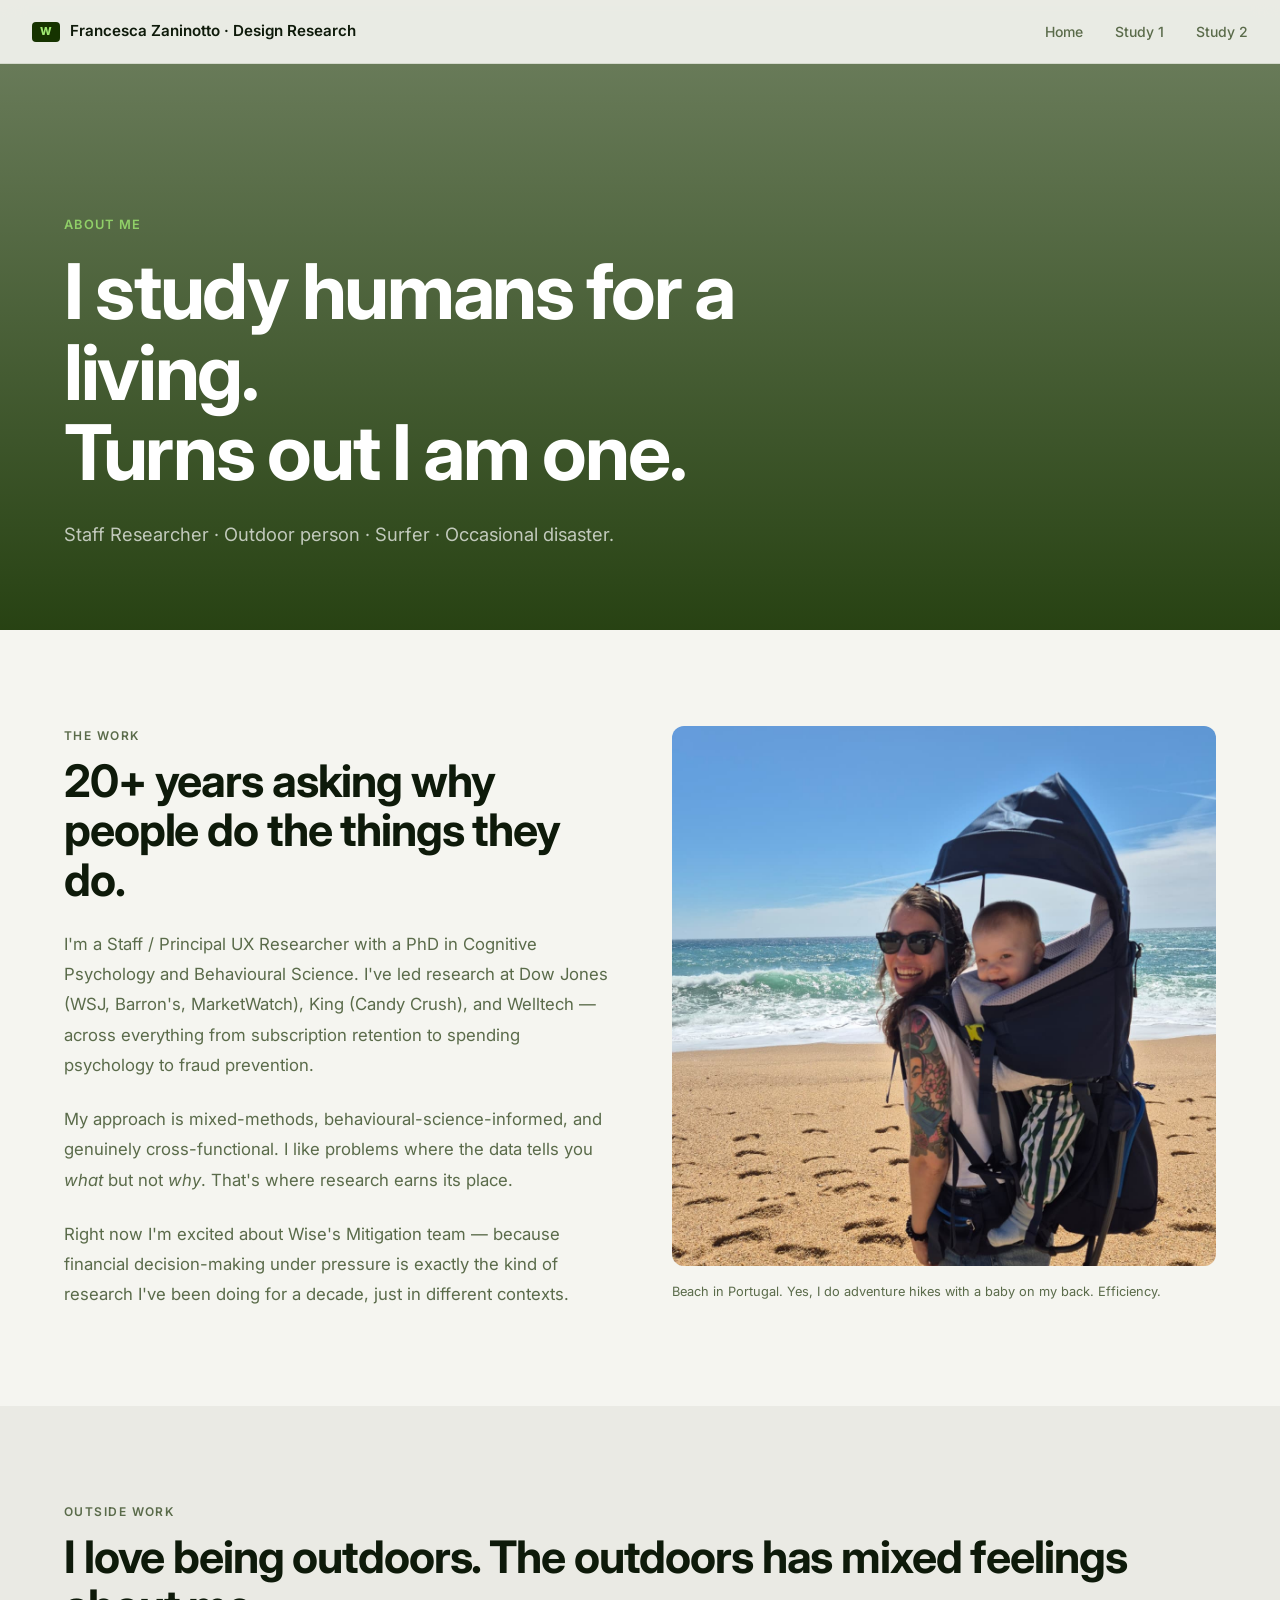
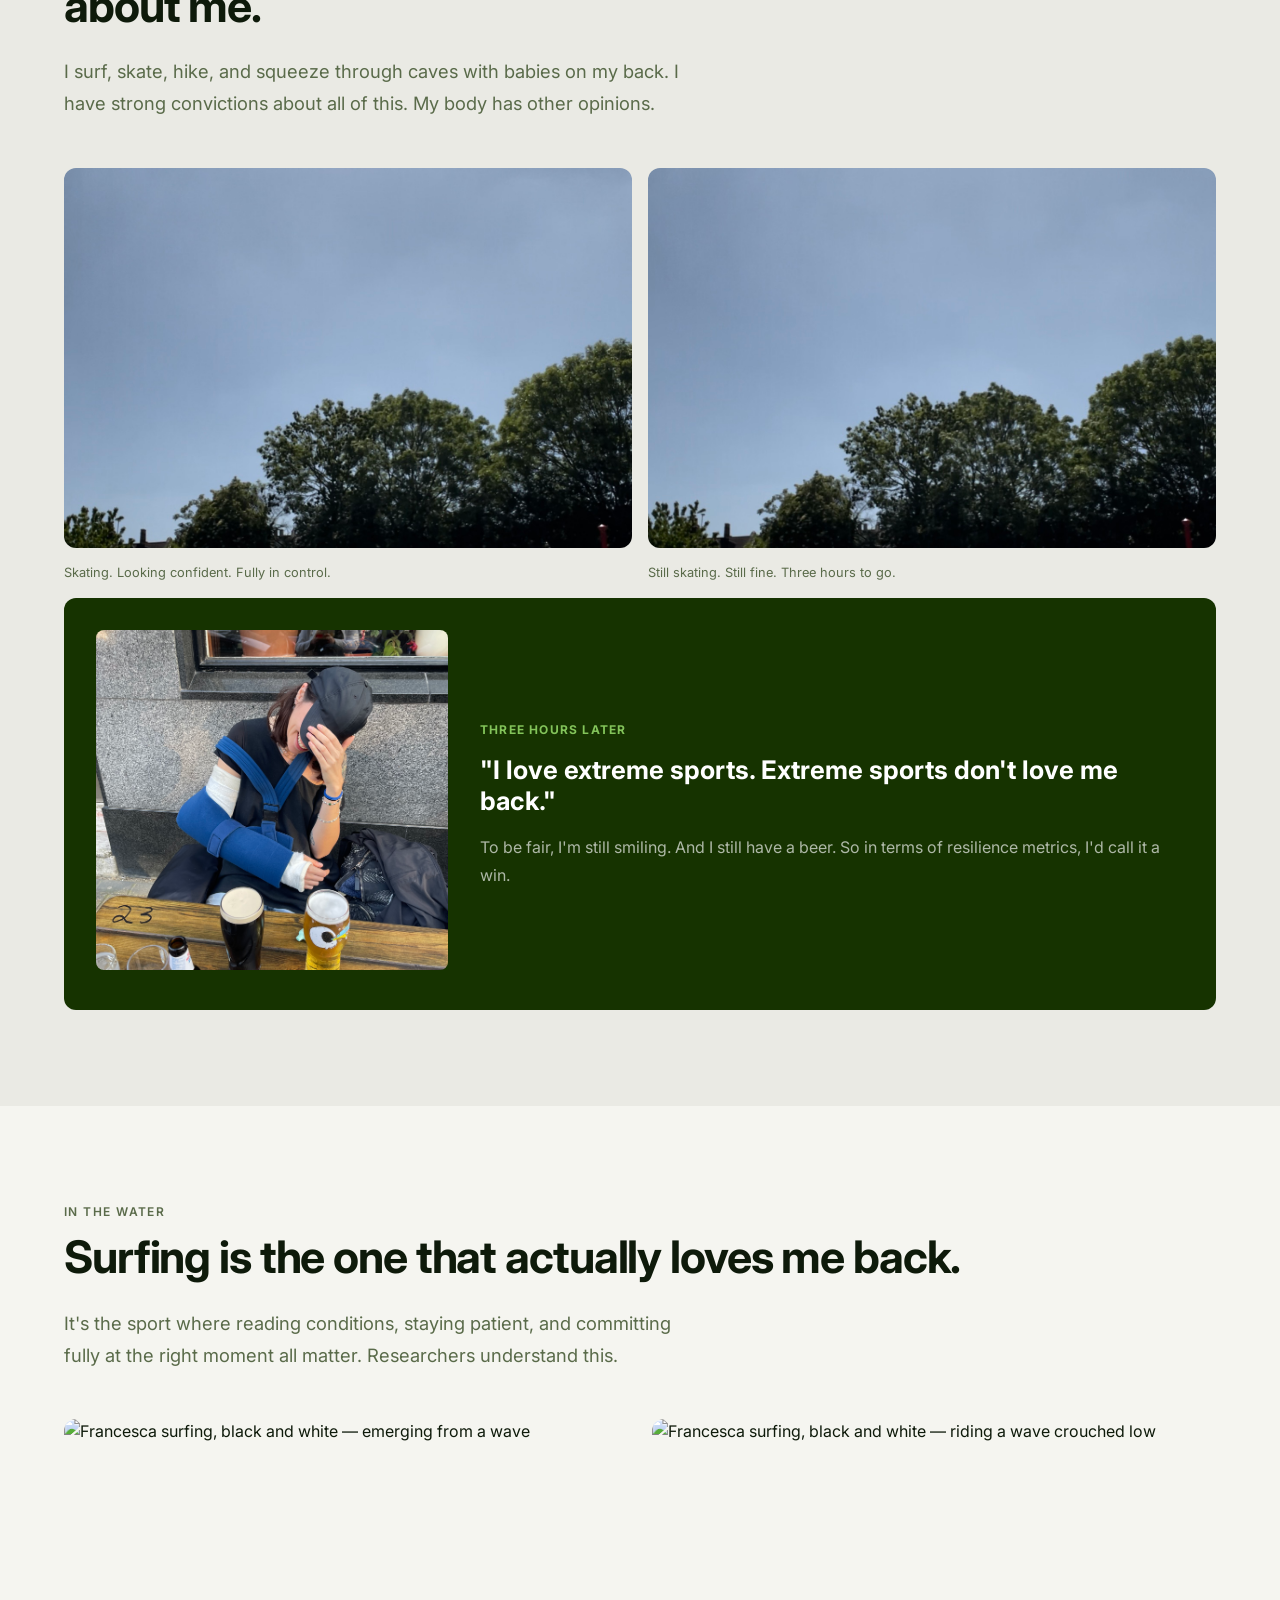
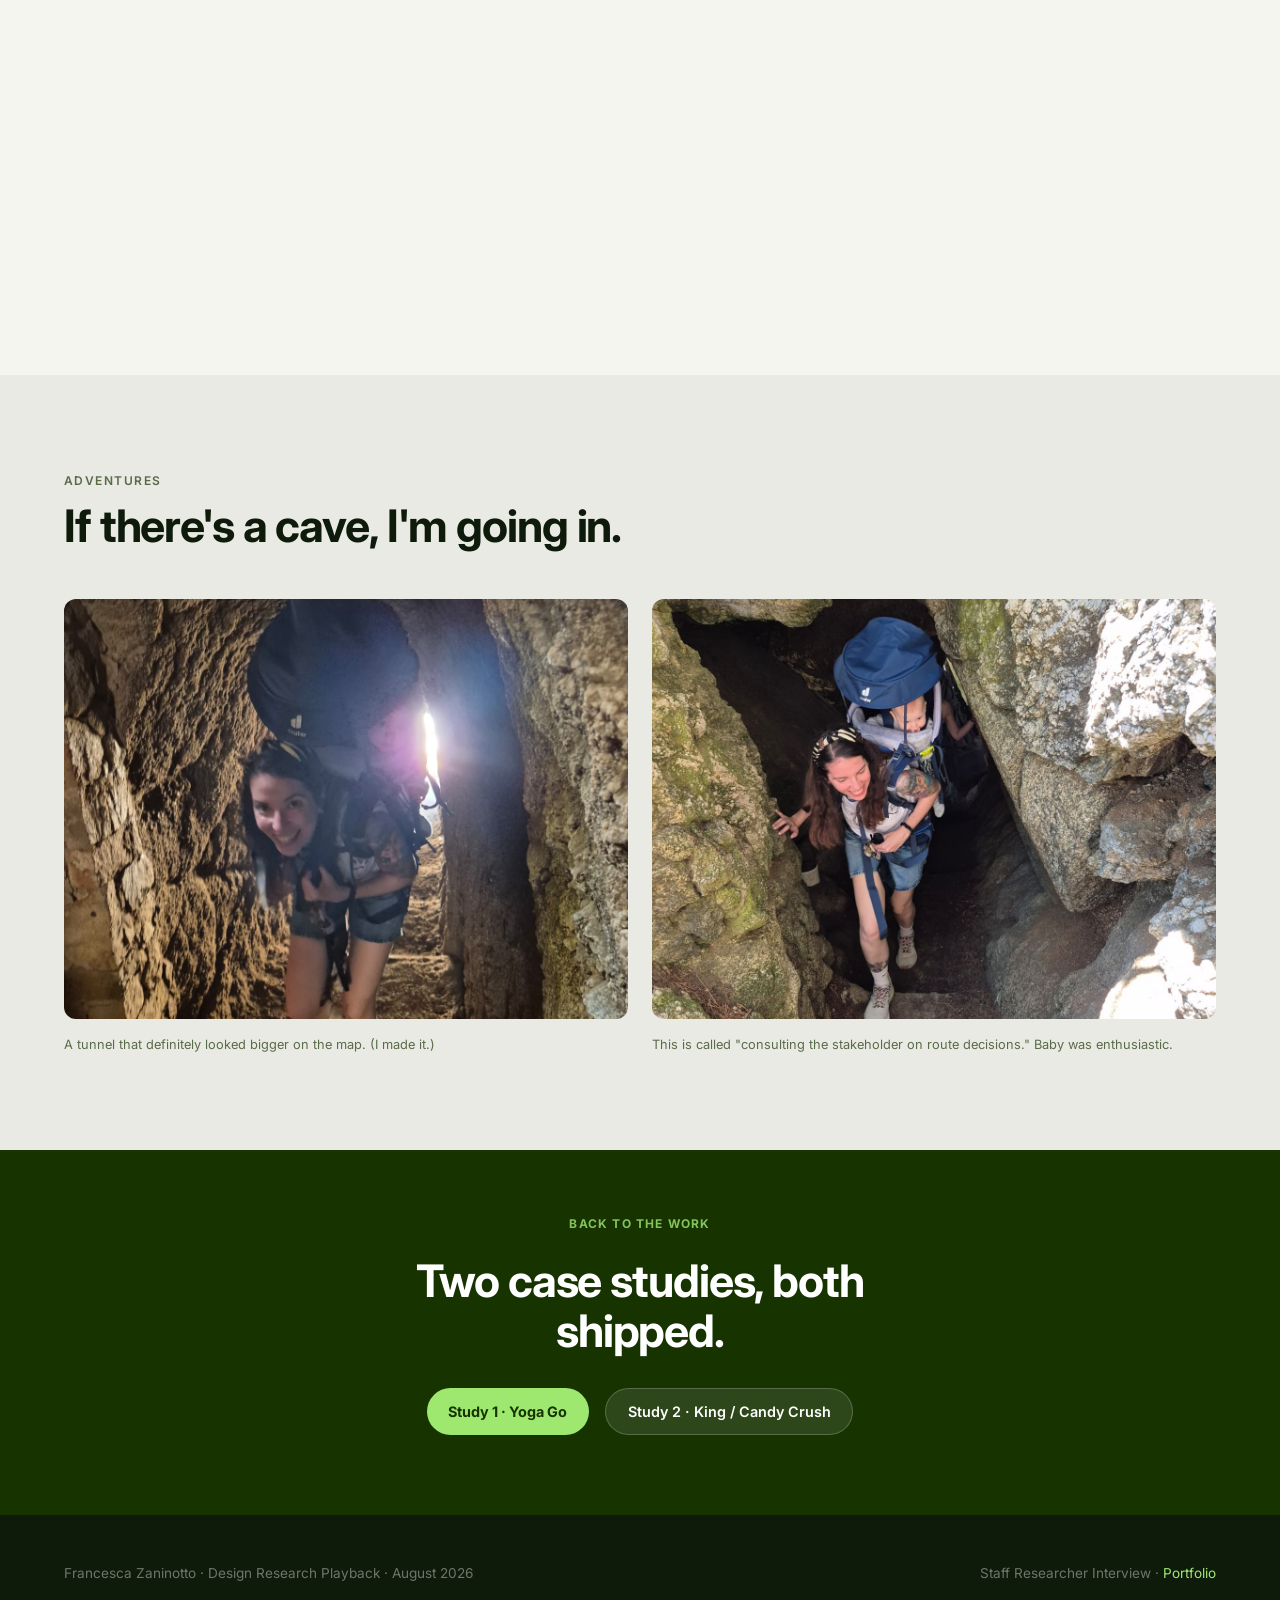
==== about.html @ d1f566b9 "Add About page with personal photos, update case study titles - New about.html: surfing, skating, ca" ====
<!DOCTYPE html>
<html lang="en">
<head>
  <meta charset="UTF-8" />
  <meta name="viewport" content="width=device-width, initial-scale=1.0" />
  <title>About Francesca | Wise Research Playback</title>
  <link rel="preconnect" href="https://fonts.googleapis.com" />
  <link href="https://fonts.googleapis.com/css2?family=Inter:wght@300;400;500;600;700&display=swap" rel="stylesheet" />
  <link rel="stylesheet" href="styles.css" />
  <style>
    .about-hero {
      min-height: 70vh;
      background: linear-gradient(to bottom, rgba(22,51,0,0.6) 0%, rgba(22,51,0,0.92) 100%), url(images/me_surf_2.jpg) center 40%/cover no-repeat;
      display: flex; flex-direction: column; justify-content: flex-end;
      padding: 0 4rem 5rem;
      position: relative;
    }
    .about-hero h1 {
      font-size: clamp(3rem, 6vw, 5rem);
      font-weight: 700; color: #fff;
      line-height: 1.05; letter-spacing: -0.03em;
      max-width: 800px; margin-bottom: 1.5rem;
    }
    .about-hero .lead { color: rgba(255,255,255,0.7); max-width: 600px; }
    .photo-grid {
      display: grid;
      grid-template-columns: repeat(3, 1fr);
      gap: 1rem;
      margin: 3rem 0;
    }
    .photo-grid img {
      width: 100%; height: 320px;
      object-fit: cover;
      border-radius: var(--radius);
    }
    .photo-grid .tall {
      grid-row: span 2;
      height: 100%;
      min-height: 658px;
    }
    .photo-caption {
      font-size: 0.8rem; color: var(--text-muted);
      margin-top: 0.5rem; line-height: 1.5;
    }
    .skate-pair {
      display: grid; grid-template-columns: 1fr 1fr; gap: 1rem;
    }
    .skate-pair img {
      width: 100%; height: 380px; object-fit: cover; border-radius: var(--radius);
    }
    @media (max-width: 768px) {
      .about-hero { padding: 0 1.5rem 3rem; }
      .photo-grid { grid-template-columns: 1fr; }
      .photo-grid .tall { min-height: 320px; }
      .skate-pair { grid-template-columns: 1fr; }
    }
  </style>
</head>
<body>

<nav>
  <a href="index.html" class="nav-logo">
    <div class="wise-flag"><span>W</span></div>
    Francesca Zaninotto · Design Research
  </a>
  <ul class="nav-links">
    <li><a href="index.html">Home</a></li>
    <li><a href="case-study-1.html">Study 1</a></li>
    <li><a href="case-study-2.html">Study 2</a></li>
  </ul>
</nav>

<header class="about-hero">
  <p style="color:rgba(159,232,112,0.8); font-size:0.8rem; font-weight:600; letter-spacing:0.1em; text-transform:uppercase; margin-bottom:1rem;">About me</p>
  <h1>I study humans for a living.<br>Turns out I am one.</h1>
  <p class="lead">Staff Researcher · Outdoor person · Surfer · Occasional disaster.</p>
</header>

<section>
  <div style="max-width:1200px; margin:0 auto;">
    <div class="content-row">
      <div>
        <p class="section-label">The work</p>
        <h2>20+ years asking why people do the things they do.</h2>
        <p style="color:var(--text-muted); line-height:1.8; font-size:1.05rem; margin-bottom:1.5rem;">I'm a Staff / Principal UX Researcher with a PhD in Cognitive Psychology and Behavioural Science. I've led research at Dow Jones (WSJ, Barron's, MarketWatch), King (Candy Crush), and Welltech — across everything from subscription retention to spending psychology to fraud prevention.</p>
        <p style="color:var(--text-muted); line-height:1.8; font-size:1.05rem; margin-bottom:1.5rem;">My approach is mixed-methods, behavioural-science-informed, and genuinely cross-functional. I like problems where the data tells you <em>what</em> but not <em>why</em>. That's where research earns its place.</p>
        <p style="color:var(--text-muted); line-height:1.8; font-size:1.05rem;">Right now I'm excited about Wise's Mitigation team — because financial decision-making under pressure is exactly the kind of research I've been doing for a decade, just in different contexts.</p>
      </div>
      <div>
        <img src="images/me_beach_baby.jpg" alt="Francesca at the beach with baby on back, waves behind" style="width:100%; border-radius:var(--radius); object-fit:cover; max-height:540px;" />
        <p class="photo-caption">Beach in Portugal. Yes, I do adventure hikes with a baby on my back. Efficiency.</p>
      </div>
    </div>
  </div>
</section>

<section style="background:var(--surface-2);">
  <div style="max-width:1200px; margin:0 auto;">
    <p class="section-label">Outside work</p>
    <h2>I love being outdoors. The outdoors has mixed feelings about me.</h2>
    <p class="lead">I surf, skate, hike, and squeeze through caves with babies on my back. I have strong convictions about all of this. My body has other opinions.</p>

    <div style="margin-top:3rem;">
      <div class="skate-pair">
        <div>
          <img src="images/me_skate_1.jpg" alt="Francesca skating at a skatepark" />
          <p class="photo-caption">Skating. Looking confident. Fully in control.</p>
        </div>
        <div>
          <img src="images/me_skate_2.jpg" alt="Francesca skating, wide shot of skatepark" />
          <p class="photo-caption">Still skating. Still fine. Three hours to go.</p>
        </div>
      </div>

      <div style="margin-top:1rem; background:var(--wise-navy); border-radius:var(--radius); padding:2rem; display:flex; gap:2rem; align-items:center; flex-wrap:wrap;">
        <div style="flex:1; min-width:200px;">
          <img src="images/me_broken_arm.jpg" alt="Francesca with broken arm in a sling, laughing with a beer" style="width:100%; border-radius:8px; object-fit:cover; max-height:340px;" />
        </div>
        <div style="flex:2; min-width:260px;">
          <p style="color:rgba(159,232,112,0.8); font-size:0.75rem; font-weight:700; text-transform:uppercase; letter-spacing:0.1em; margin-bottom:1rem;">Three hours later</p>
          <h3 style="color:#fff; font-size:1.6rem; line-height:1.2; margin-bottom:1rem;">"I love extreme sports. Extreme sports don't love me back."</h3>
          <p style="color:rgba(255,255,255,0.65); line-height:1.75;">To be fair, I'm still smiling. And I still have a beer. So in terms of resilience metrics, I'd call it a win.</p>
        </div>
      </div>
    </div>
  </div>
</section>

<section>
  <div style="max-width:1200px; margin:0 auto;">
    <p class="section-label">In the water</p>
    <h2>Surfing is the one that actually loves me back.</h2>
    <p class="lead">It's the sport where reading conditions, staying patient, and committing fully at the right moment all matter. Researchers understand this.</p>

    <div style="display:grid; grid-template-columns:1fr 1fr; gap:1.5rem; margin-top:3rem;">
      <img src="images/me_surf_1.jpg" alt="Francesca surfing, black and white — emerging from a wave" style="width:100%; border-radius:var(--radius); object-fit:cover; height:460px;" />
      <img src="images/me_surf_2.jpg" alt="Francesca surfing, black and white — riding a wave crouched low" style="width:100%; border-radius:var(--radius); object-fit:cover; height:460px;" />
    </div>
  </div>
</section>

<section style="background:var(--surface-2);">
  <div style="max-width:1200px; margin:0 auto;">
    <p class="section-label">Adventures</p>
    <h2>If there's a cave, I'm going in.</h2>

    <div style="display:grid; grid-template-columns:1fr 1fr; gap:1.5rem; margin-top:3rem;">
      <div>
        <img src="images/me_cave.jpg" alt="Francesca crawling through a cave tunnel with a backpack and headtorch" style="width:100%; border-radius:var(--radius); object-fit:cover; height:420px;" />
        <p class="photo-caption">A tunnel that definitely looked bigger on the map. (I made it.)</p>
      </div>
      <div>
        <img src="images/me_rocks_baby.jpg" alt="Francesca navigating a rocky passage with a baby on her back" style="width:100%; border-radius:var(--radius); object-fit:cover; height:420px;" />
        <p class="photo-caption">This is called "consulting the stakeholder on route decisions." Baby was enthusiastic.</p>
      </div>
    </div>
  </div>
</section>

<div style="display:flex; justify-content:center; padding:4rem 4rem 5rem; background:var(--wise-navy);">
  <div style="text-align:center; max-width:600px;">
    <p style="color:rgba(159,232,112,0.8); font-size:0.75rem; font-weight:700; text-transform:uppercase; letter-spacing:0.1em; margin-bottom:1.5rem;">Back to the work</p>
    <h2 style="color:#fff; margin-bottom:2rem;">Two case studies, both shipped.</h2>
    <div style="display:flex; gap:1rem; justify-content:center; flex-wrap:wrap;">
      <a href="case-study-1.html" style="display:inline-flex; align-items:center; gap:0.5rem; background:var(--wise-green); color:var(--wise-navy); padding:0.75em 1.5em; border-radius:999px; text-decoration:none; font-weight:700; font-size:0.9rem;">Study 1 · Yoga Go</a>
      <a href="case-study-2.html" style="display:inline-flex; align-items:center; gap:0.5rem; background:rgba(255,255,255,0.1); color:#fff; border:1px solid rgba(255,255,255,0.2); padding:0.75em 1.5em; border-radius:999px; text-decoration:none; font-weight:600; font-size:0.9rem;">Study 2 · King / Candy Crush</a>
    </div>
  </div>
</div>

<footer>
  <span>Francesca Zaninotto · Design Research Playback · August 2026</span>
  <span>Staff Researcher Interview · <a href="https://francesca-zaninotto.netlify.app/" target="_blank">Portfolio</a></span>
</footer>

</body>
</html>
---- styles.css ----
:root {
  --wise-green: #9fe870;
  --wise-green-dark: #2dc653;
  --wise-navy: #163300;
  --wise-dark: #0e1a0a;
  --wise-mid: #1c2e12;
  --surface: #f5f5f0;
  --surface-2: #eaeae4;
  --text: #0e1a0a;
  --text-muted: #5a6b4a;
  --accent: #9fe870;
  --border: #d4d9cc;
  --radius: 12px;
}

*, *::before, *::after { box-sizing: border-box; margin: 0; padding: 0; }
html { scroll-behavior: smooth; }
body {
  font-family: 'Inter', system-ui, sans-serif;
  background: var(--surface);
  color: var(--text);
  line-height: 1.6;
  font-size: 16px;
}

nav {
  position: fixed; top: 0; left: 0; right: 0; z-index: 100;
  background: rgba(245, 245, 240, 0.92);
  backdrop-filter: blur(12px);
  border-bottom: 1px solid var(--border);
  padding: 0 2rem;
  height: 64px;
  display: flex; align-items: center; justify-content: space-between;
}
.nav-logo {
  display: flex; align-items: center; gap: 10px;
  font-weight: 600; font-size: 0.95rem; color: var(--text);
  text-decoration: none;
}
.wise-flag {
  width: 28px; height: 20px;
  background: var(--wise-navy);
  border-radius: 4px;
  display: flex; align-items: center; justify-content: center;
}
.wise-flag span {
  color: var(--wise-green);
  font-size: 11px; font-weight: 800; letter-spacing: -0.5px;
}
.nav-links {
  display: flex; gap: 2rem; list-style: none;
}
.nav-links a {
  text-decoration: none;
  color: var(--text-muted);
  font-size: 0.875rem; font-weight: 500;
  transition: color 0.2s;
}
.nav-links a:hover { color: var(--text); }

section { padding: 6rem 4rem; }

.section-label {
  font-size: 0.75rem; font-weight: 600; letter-spacing: 0.12em;
  text-transform: uppercase; color: var(--text-muted);
  margin-bottom: 0.75rem;
}
h2 {
  font-size: clamp(2rem, 3.5vw, 3rem);
  font-weight: 700; line-height: 1.1; letter-spacing: -0.025em;
  margin-bottom: 1.5rem;
}
.lead {
  font-size: 1.15rem; color: var(--text-muted);
  max-width: 640px; line-height: 1.75;
}

.cs-hero {
  min-height: 60vh;
  padding: 10rem 4rem 5rem;
  position: relative; overflow: hidden;
}
.cs1-hero { background: linear-gradient(to bottom, rgba(22,51,0,0.78) 0%, rgba(22,51,0,0.96) 100%), url(images/yoga_1.jpg) center/cover no-repeat; }
.cs2-hero { background: linear-gradient(to bottom, rgba(26,10,46,0.78) 0%, rgba(26,10,46,0.96) 100%), url(images/soda_95.jpg) center/cover no-repeat; }
.cs-hero .section-label { color: rgba(159, 232, 112, 0.7); }
.cs-hero h1 {
  font-size: clamp(2.5rem, 5vw, 4.5rem);
  color: #fff; font-weight: 700; line-height: 1.1;
  letter-spacing: -0.03em; max-width: 800px;
  margin-bottom: 1.5rem;
}
.cs-hero .lead { color: rgba(255,255,255,0.65); }
.cs-hero .hero-chips {
  display: flex; gap: 0.75rem; margin-top: 2.5rem; flex-wrap: wrap;
}
.chip {
  background: rgba(159,232,112,0.15);
  color: var(--wise-green);
  border: 1px solid rgba(159,232,112,0.3);
  padding: 0.4em 1em; border-radius: 999px;
  font-size: 0.8rem; font-weight: 500;
}

.content-row {
  display: grid; grid-template-columns: 1fr 1fr; gap: 4rem;
  align-items: start;
}

.stat-grid {
  display: grid; grid-template-columns: repeat(auto-fit, minmax(180px, 1fr));
  gap: 1.5rem; margin: 3rem 0;
}
.stat-box {
  background: var(--wise-navy);
  border-radius: var(--radius);
  padding: 2rem;
}
.stat-box .num {
  font-size: 2.5rem; font-weight: 700; color: var(--wise-green);
  line-height: 1; margin-bottom: 0.5rem;
}
.stat-box .label { color: rgba(255,255,255,0.6); font-size: 0.875rem; }

.quote-grid {
  display: grid; grid-template-columns: repeat(auto-fit, minmax(280px, 1fr));
  gap: 1.5rem; margin: 2.5rem 0;
}
.quote-card {
  background: #fff;
  border-radius: var(--radius);
  padding: 1.75rem;
  border-left: 3px solid var(--wise-green-dark);
}
.quote-card blockquote {
  font-size: 1rem; line-height: 1.7; color: var(--text);
  font-style: italic; margin-bottom: 1rem;
}
.quote-card cite { font-size: 0.8rem; color: var(--text-muted); font-style: normal; }

.insight-grid {
  display: grid; grid-template-columns: repeat(auto-fit, minmax(240px, 1fr));
  gap: 1.25rem; margin: 2.5rem 0;
}
.insight-card {
  border: 1px solid var(--border);
  border-radius: var(--radius);
  padding: 1.75rem;
  background: #fff;
}
.insight-card .ic-icon {
  width: 36px; height: 36px;
  background: #e8f8dc; border-radius: 8px;
  display: flex; align-items: center; justify-content: center;
  font-size: 1.1rem; margin-bottom: 1rem;
}
.insight-card h4 { font-size: 1rem; font-weight: 600; margin-bottom: 0.5rem; }
.insight-card p { font-size: 0.9rem; color: var(--text-muted); line-height: 1.65; }

.timeline { margin: 2.5rem 0; }
.tl-item {
  display: grid; grid-template-columns: 120px 1fr;
  gap: 2rem; padding-bottom: 2.5rem;
  border-left: 1px solid var(--border);
  padding-left: 2rem; margin-left: 60px;
  position: relative;
}
.tl-item::before {
  content: '';
  position: absolute; left: -5px; top: 6px;
  width: 9px; height: 9px; border-radius: 50%;
  background: var(--wise-green-dark);
}
.tl-label { font-size: 0.8rem; font-weight: 600; color: var(--text-muted); padding-top: 2px; }
.tl-content h4 { font-weight: 600; margin-bottom: 0.4rem; }
.tl-content p { font-size: 0.9rem; color: var(--text-muted); }

.impact-list { margin: 2rem 0; }
.impact-item {
  display: flex; align-items: center; gap: 1.5rem;
  padding: 1.25rem 0; border-bottom: 1px solid var(--border);
}
.impact-item:last-child { border-bottom: none; }
.impact-metric {
  font-size: 1.75rem; font-weight: 700; color: var(--wise-green-dark);
  min-width: 80px; text-align: right;
}
.impact-text strong { display: block; font-size: 1rem; font-weight: 600; }
.impact-text span { font-size: 0.875rem; color: var(--text-muted); }

.dark-band {
  background: var(--wise-navy);
  padding: 5rem 4rem;
  color: #fff;
}
.dark-band h2 { color: #fff; }
.dark-band .lead { color: rgba(255,255,255,0.65); }
.dark-band .section-label { color: rgba(159,232,112,0.7); }

.rec-grid {
  display: grid; grid-template-columns: repeat(auto-fit, minmax(260px, 1fr));
  gap: 1.25rem; margin-top: 2.5rem;
}
.rec-card {
  background: rgba(255,255,255,0.05);
  border: 1px solid rgba(255,255,255,0.1);
  border-radius: var(--radius);
  padding: 1.75rem;
}
.rec-card .rc-num {
  font-size: 0.7rem; font-weight: 700; letter-spacing: 0.1em;
  text-transform: uppercase; color: var(--wise-green); margin-bottom: 0.75rem;
}
.rec-card h4 { font-size: 1rem; font-weight: 600; color: #fff; margin-bottom: 0.5rem; }
.rec-card p { font-size: 0.875rem; color: rgba(255,255,255,0.55); line-height: 1.65; }

.method-row {
  display: grid; grid-template-columns: repeat(auto-fit, minmax(200px, 1fr));
  gap: 1rem; margin: 2rem 0;
}
.method-box {
  border: 1px solid var(--border);
  border-radius: var(--radius);
  padding: 1.5rem;
  background: #fff;
}
.method-box h5 {
  font-size: 0.8rem; font-weight: 700; letter-spacing: 0.05em;
  text-transform: uppercase; color: var(--text-muted); margin-bottom: 0.5rem;
}
.method-box p { font-size: 0.9rem; line-height: 1.6; }

.back-btn {
  display: inline-flex; align-items: center; gap: 0.5rem;
  color: var(--wise-green); font-weight: 500; font-size: 0.875rem;
  text-decoration: none; margin-bottom: 2rem;
  transition: gap 0.2s;
}
.back-btn:hover { gap: 0.75rem; }

footer {
  background: var(--wise-dark);
  color: rgba(255,255,255,0.4);
  padding: 3rem 4rem;
  font-size: 0.85rem;
  display: flex; justify-content: space-between; align-items: center;
}
footer a { color: var(--wise-green); text-decoration: none; }

@media (max-width: 768px) {
  section { padding: 4rem 1.5rem; }
  .cs-hero { padding: 8rem 1.5rem 3rem; }
  .content-row { grid-template-columns: 1fr; gap: 2rem; }
  nav { padding: 0 1.5rem; }
  .nav-links { display: none; }
  .dark-band { padding: 4rem 1.5rem; }
  footer { flex-direction: column; gap: 1rem; text-align: center; padding: 2rem 1.5rem; }
}
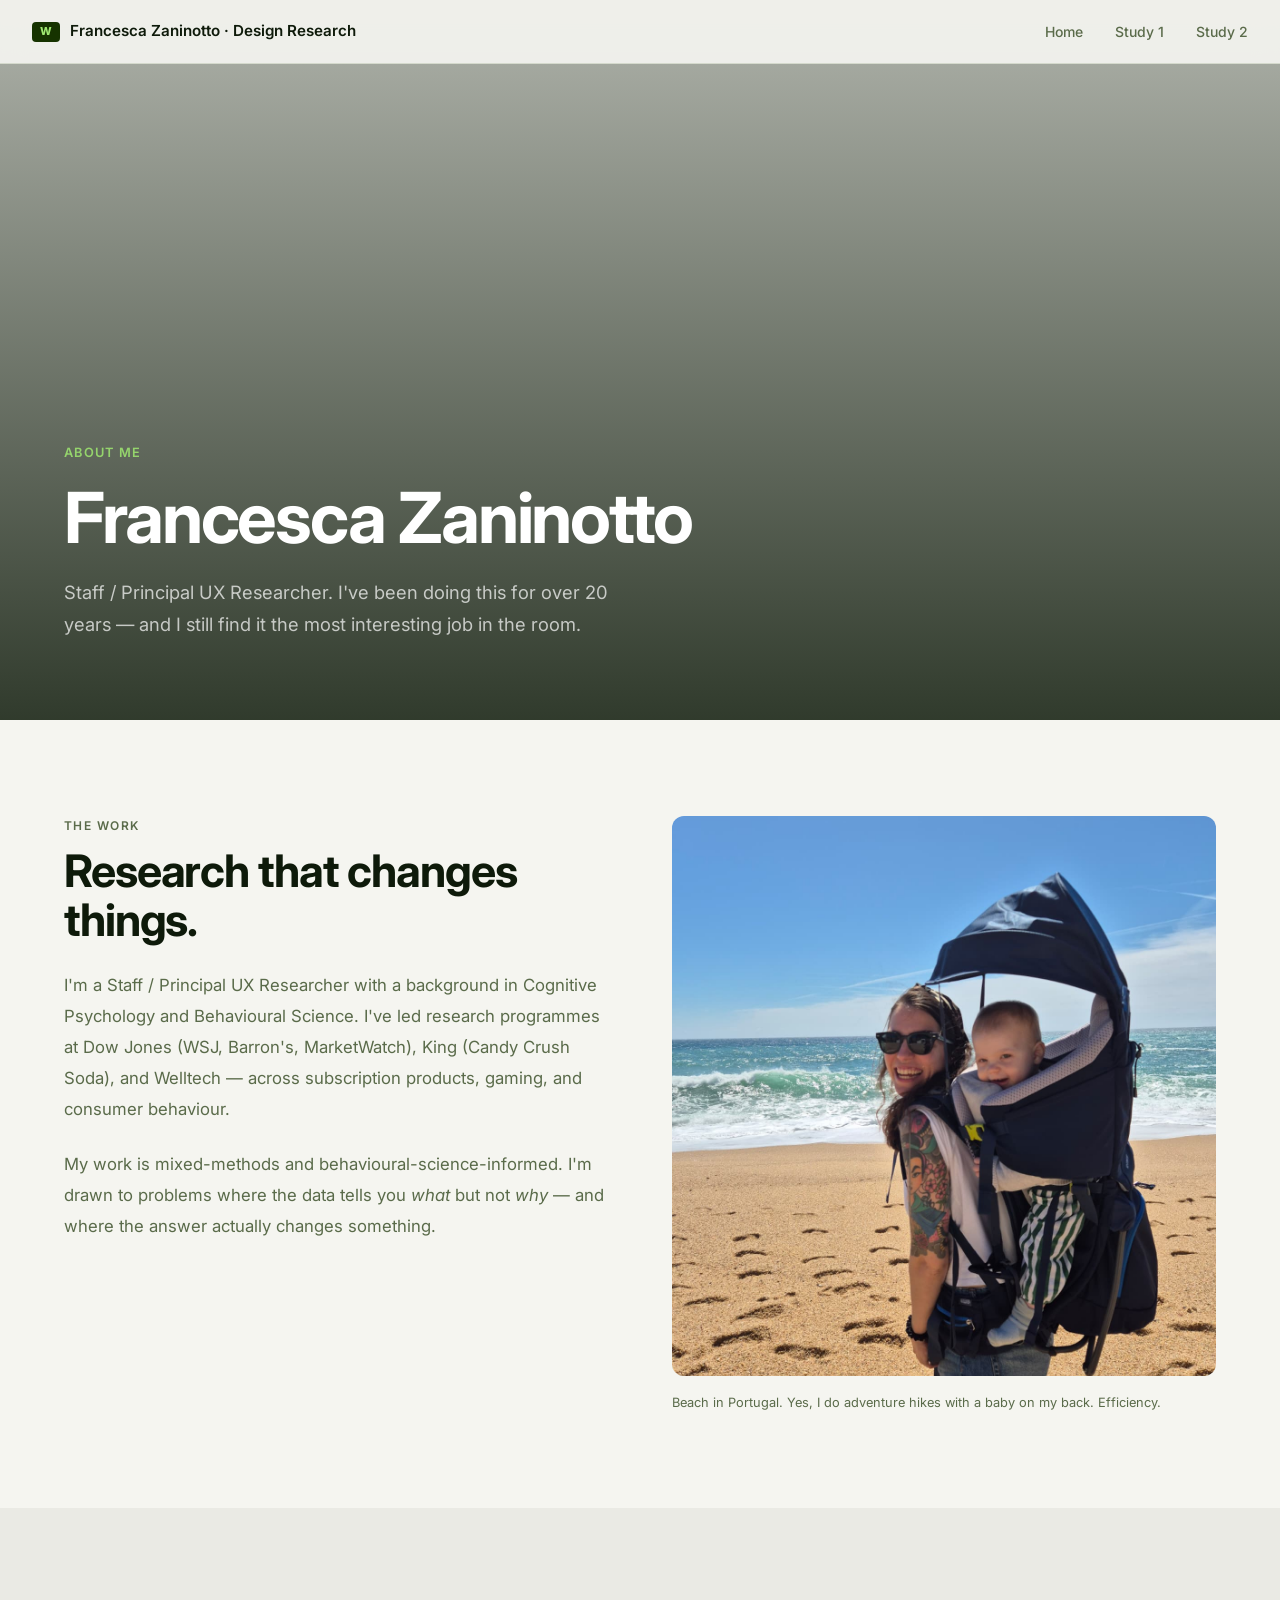
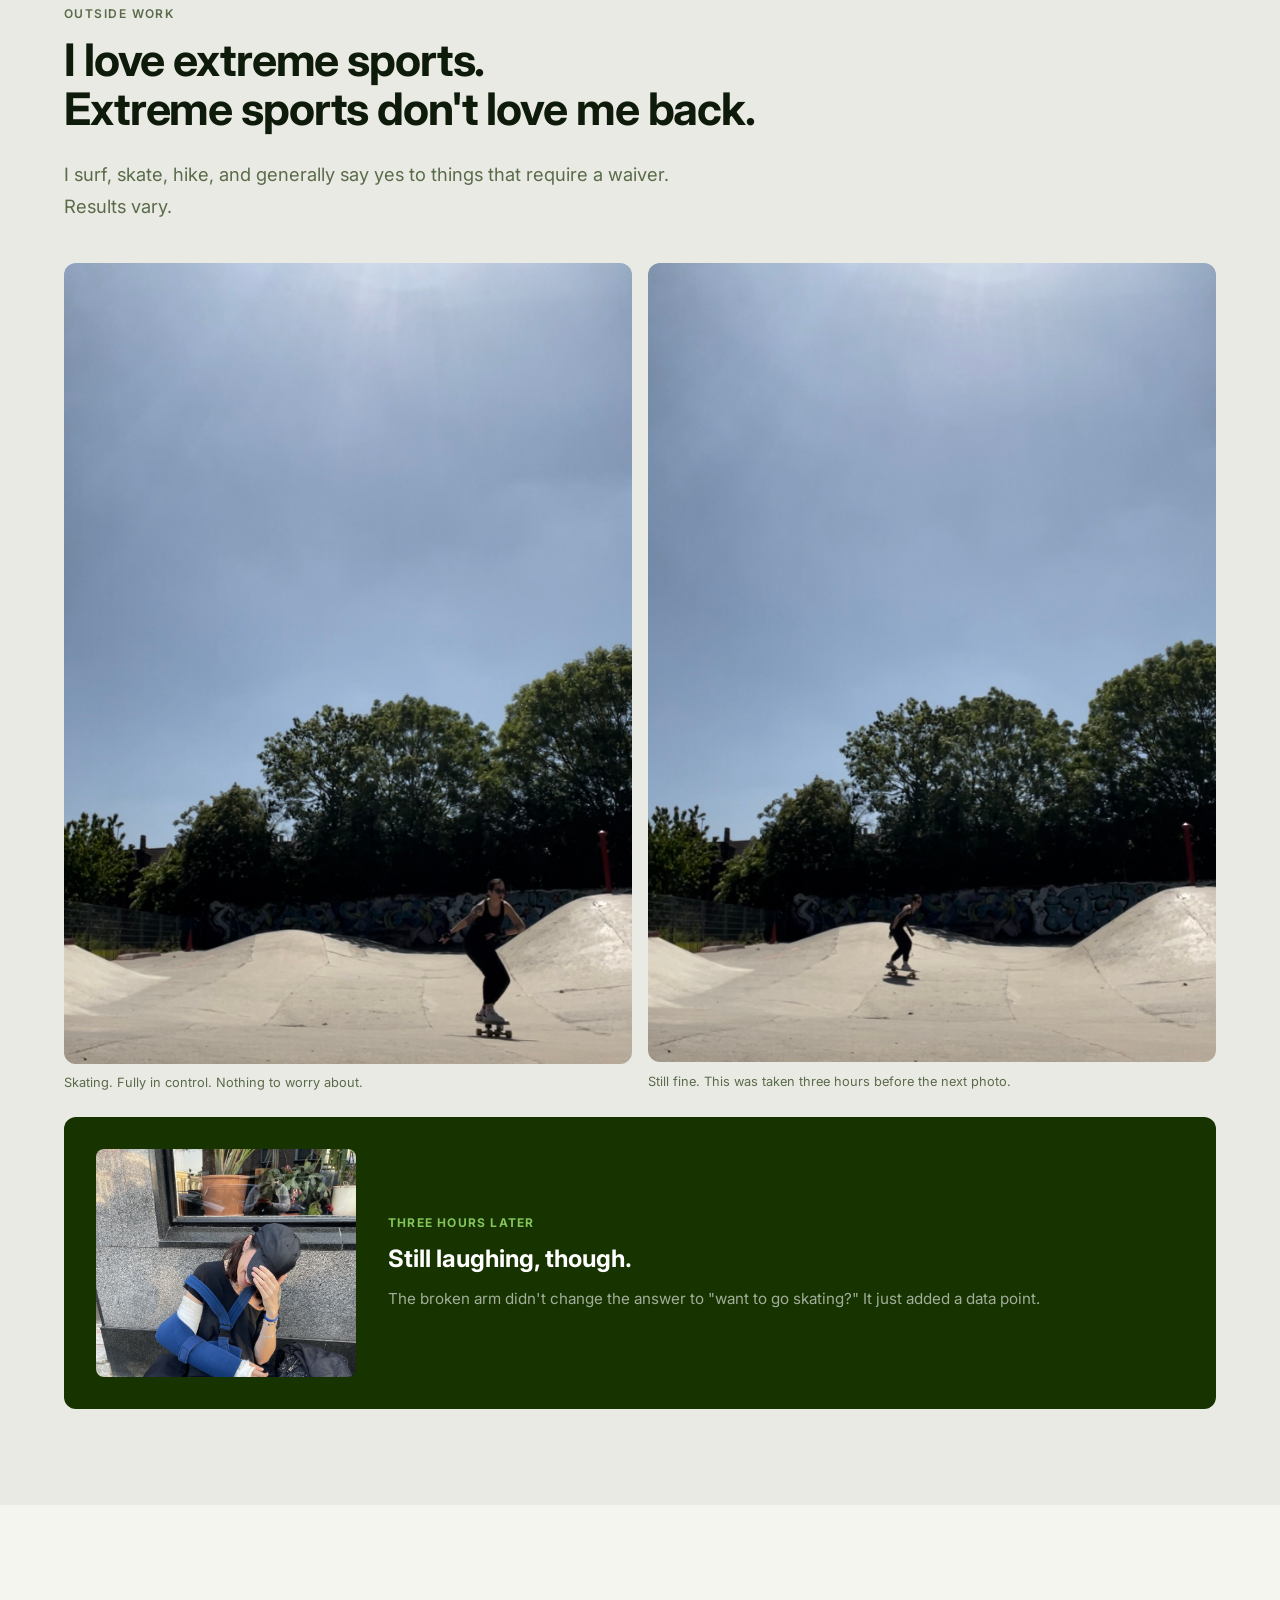
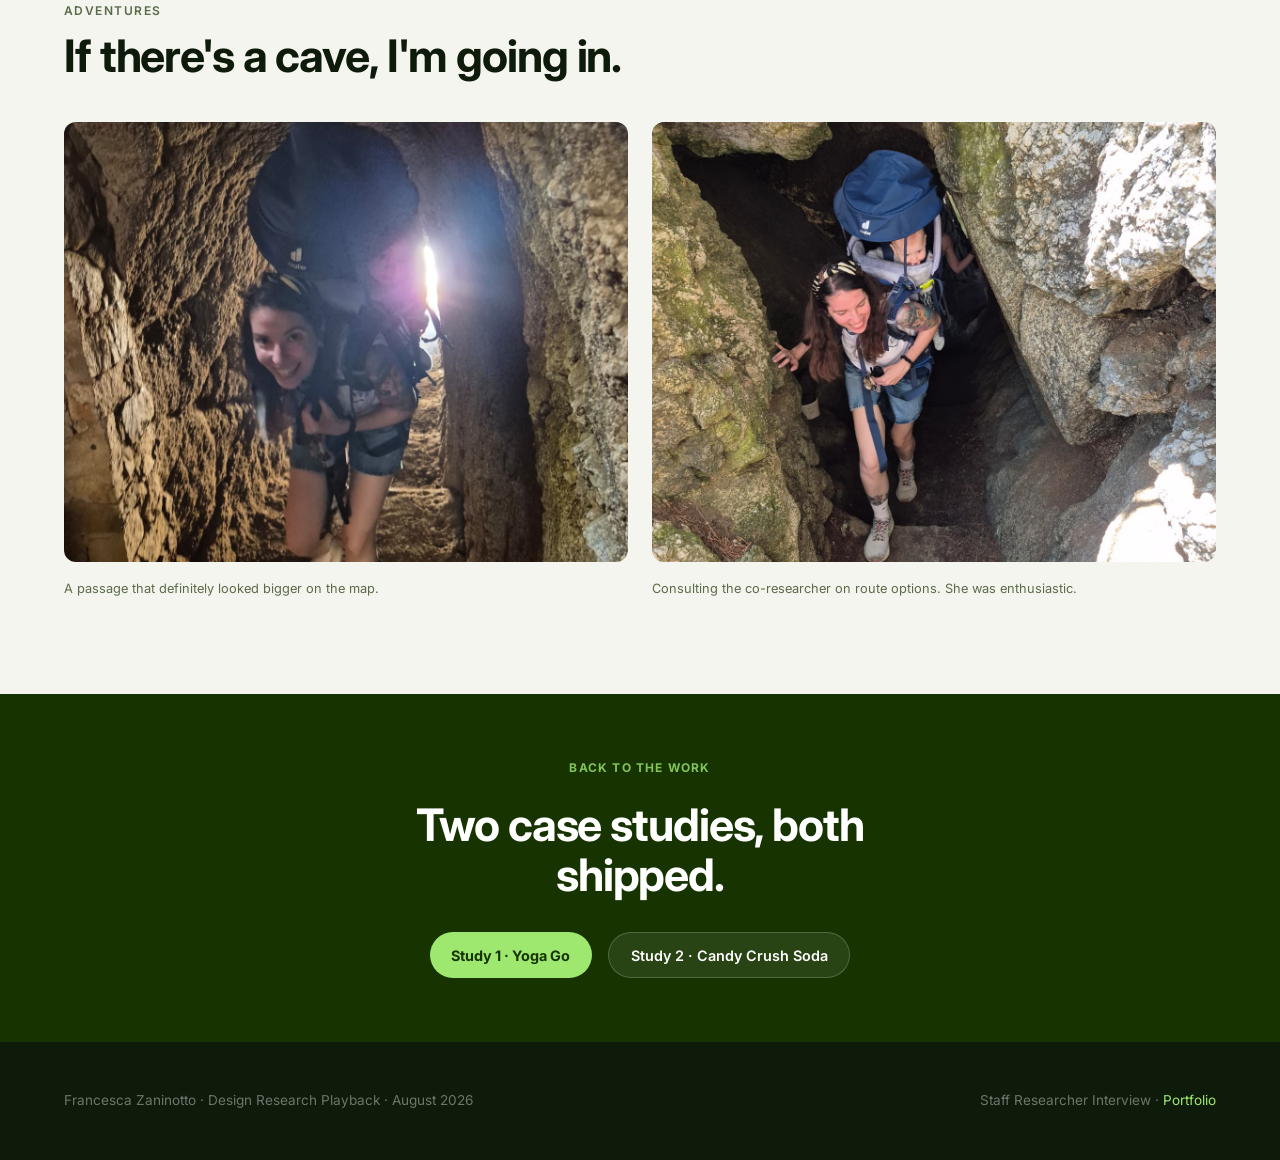
==== commit 51ae3d2a: "Rewrite about page: simpler copy, clean photos, no beers - New about page: one surf hero, skate phot" ====
--- a/about.html
+++ b/about.html
@@ -9,50 +9,41 @@
   <link rel="stylesheet" href="styles.css" />
   <style>
     .about-hero {
-      min-height: 70vh;
-      background: linear-gradient(to bottom, rgba(22,51,0,0.6) 0%, rgba(22,51,0,0.92) 100%), url(images/me_surf_2.jpg) center 40%/cover no-repeat;
+      min-height: 80vh;
+      background: linear-gradient(to bottom, rgba(14,26,10,0.3) 0%, rgba(14,26,10,0.85) 100%),
+                  url(images/me_surf_2.jpg) center 35% / cover no-repeat;
       display: flex; flex-direction: column; justify-content: flex-end;
       padding: 0 4rem 5rem;
-      position: relative;
     }
     .about-hero h1 {
-      font-size: clamp(3rem, 6vw, 5rem);
+      font-size: clamp(2.8rem, 5.5vw, 4.5rem);
       font-weight: 700; color: #fff;
-      line-height: 1.05; letter-spacing: -0.03em;
-      max-width: 800px; margin-bottom: 1.5rem;
+      line-height: 1.08; letter-spacing: -0.03em;
+      max-width: 720px; margin-bottom: 1.25rem;
     }
-    .about-hero .lead { color: rgba(255,255,255,0.7); max-width: 600px; }
-    .photo-grid {
+    .about-hero .lead { color: rgba(255,255,255,0.7); max-width: 560px; }
+
+    .skate-grid {
       display: grid;
-      grid-template-columns: repeat(3, 1fr);
+      grid-template-columns: 1fr 1fr;
       gap: 1rem;
-      margin: 3rem 0;
+      margin-top: 2.5rem;
+      align-items: start;
     }
-    .photo-grid img {
-      width: 100%; height: 320px;
-      object-fit: cover;
+    .skate-grid img {
+      width: 100%;
+      height: auto;
       border-radius: var(--radius);
-    }
-    .photo-grid .tall {
-      grid-row: span 2;
-      height: 100%;
-      min-height: 658px;
+      display: block;
     }
     .photo-caption {
       font-size: 0.8rem; color: var(--text-muted);
-      margin-top: 0.5rem; line-height: 1.5;
+      margin-top: 0.6rem; line-height: 1.5;
     }
-    .skate-pair {
-      display: grid; grid-template-columns: 1fr 1fr; gap: 1rem;
-    }
-    .skate-pair img {
-      width: 100%; height: 380px; object-fit: cover; border-radius: var(--radius);
-    }
+
     @media (max-width: 768px) {
       .about-hero { padding: 0 1.5rem 3rem; }
-      .photo-grid { grid-template-columns: 1fr; }
-      .photo-grid .tall { min-height: 320px; }
-      .skate-pair { grid-template-columns: 1fr; }
+      .skate-grid { grid-template-columns: 1fr; }
     }
   </style>
 </head>
@@ -70,100 +61,86 @@
   </ul>
 </nav>
 
+<!-- HERO -->
 <header class="about-hero">
-  <p style="color:rgba(159,232,112,0.8); font-size:0.8rem; font-weight:600; letter-spacing:0.1em; text-transform:uppercase; margin-bottom:1rem;">About me</p>
-  <h1>I study humans for a living.<br>Turns out I am one.</h1>
-  <p class="lead">Staff Researcher · Outdoor person · Surfer · Occasional disaster.</p>
+  <p style="color:rgba(159,232,112,0.85); font-size:0.8rem; font-weight:600; letter-spacing:0.1em; text-transform:uppercase; margin-bottom:1rem;">About me</p>
+  <h1>Francesca Zaninotto</h1>
+  <p class="lead">Staff / Principal UX Researcher. I've been doing this for over 20 years — and I still find it the most interesting job in the room.</p>
 </header>
 
+<!-- BIO -->
 <section>
   <div style="max-width:1200px; margin:0 auto;">
     <div class="content-row">
       <div>
         <p class="section-label">The work</p>
-        <h2>20+ years asking why people do the things they do.</h2>
-        <p style="color:var(--text-muted); line-height:1.8; font-size:1.05rem; margin-bottom:1.5rem;">I'm a Staff / Principal UX Researcher with a PhD in Cognitive Psychology and Behavioural Science. I've led research at Dow Jones (WSJ, Barron's, MarketWatch), King (Candy Crush), and Welltech — across everything from subscription retention to spending psychology to fraud prevention.</p>
-        <p style="color:var(--text-muted); line-height:1.8; font-size:1.05rem; margin-bottom:1.5rem;">My approach is mixed-methods, behavioural-science-informed, and genuinely cross-functional. I like problems where the data tells you <em>what</em> but not <em>why</em>. That's where research earns its place.</p>
-        <p style="color:var(--text-muted); line-height:1.8; font-size:1.05rem;">Right now I'm excited about Wise's Mitigation team — because financial decision-making under pressure is exactly the kind of research I've been doing for a decade, just in different contexts.</p>
+        <h2>Research that changes things.</h2>
+        <p style="color:var(--text-muted); line-height:1.85; font-size:1.05rem; margin-bottom:1.5rem;">I'm a Staff / Principal UX Researcher with a background in Cognitive Psychology and Behavioural Science. I've led research programmes at Dow Jones (WSJ, Barron's, MarketWatch), King (Candy Crush Soda), and Welltech — across subscription products, gaming, and consumer behaviour.</p>
+        <p style="color:var(--text-muted); line-height:1.85; font-size:1.05rem;">My work is mixed-methods and behavioural-science-informed. I'm drawn to problems where the data tells you <em>what</em> but not <em>why</em> — and where the answer actually changes something.</p>
       </div>
       <div>
-        <img src="images/me_beach_baby.jpg" alt="Francesca at the beach with baby on back, waves behind" style="width:100%; border-radius:var(--radius); object-fit:cover; max-height:540px;" />
+        <img src="images/me_beach_baby.jpg" alt="Francesca at the beach in Portugal with baby Carlotta in a carrier on her back" style="width:100%; border-radius:var(--radius); object-fit:cover; max-height:560px;" />
         <p class="photo-caption">Beach in Portugal. Yes, I do adventure hikes with a baby on my back. Efficiency.</p>
       </div>
     </div>
   </div>
 </section>
 
+<!-- SKATING + BROKEN ARM -->
 <section style="background:var(--surface-2);">
   <div style="max-width:1200px; margin:0 auto;">
     <p class="section-label">Outside work</p>
-    <h2>I love being outdoors. The outdoors has mixed feelings about me.</h2>
-    <p class="lead">I surf, skate, hike, and squeeze through caves with babies on my back. I have strong convictions about all of this. My body has other opinions.</p>
+    <h2>I love extreme sports.<br>Extreme sports don't love me back.</h2>
+    <p class="lead">I surf, skate, hike, and generally say yes to things that require a waiver. Results vary.</p>
 
-    <div style="margin-top:3rem;">
-      <div class="skate-pair">
-        <div>
-          <img src="images/me_skate_1.jpg" alt="Francesca skating at a skatepark" />
-          <p class="photo-caption">Skating. Looking confident. Fully in control.</p>
-        </div>
-        <div>
-          <img src="images/me_skate_2.jpg" alt="Francesca skating, wide shot of skatepark" />
-          <p class="photo-caption">Still skating. Still fine. Three hours to go.</p>
-        </div>
+    <div class="skate-grid">
+      <div>
+        <img src="images/me_skate_1.jpg" alt="Francesca skating at a skatepark, crouched low on a board" />
+        <p class="photo-caption">Skating. Fully in control. Nothing to worry about.</p>
       </div>
+      <div>
+        <img src="images/me_skate_2.jpg" alt="Francesca skating at a skatepark, wide shot" />
+        <p class="photo-caption">Still fine. This was taken three hours before the next photo.</p>
+      </div>
+    </div>
 
-      <div style="margin-top:1rem; background:var(--wise-navy); border-radius:var(--radius); padding:2rem; display:flex; gap:2rem; align-items:center; flex-wrap:wrap;">
-        <div style="flex:1; min-width:200px;">
-          <img src="images/me_broken_arm.jpg" alt="Francesca with broken arm in a sling, laughing with a beer" style="width:100%; border-radius:8px; object-fit:cover; max-height:340px;" />
-        </div>
-        <div style="flex:2; min-width:260px;">
-          <p style="color:rgba(159,232,112,0.8); font-size:0.75rem; font-weight:700; text-transform:uppercase; letter-spacing:0.1em; margin-bottom:1rem;">Three hours later</p>
-          <h3 style="color:#fff; font-size:1.6rem; line-height:1.2; margin-bottom:1rem;">"I love extreme sports. Extreme sports don't love me back."</h3>
-          <p style="color:rgba(255,255,255,0.65); line-height:1.75;">To be fair, I'm still smiling. And I still have a beer. So in terms of resilience metrics, I'd call it a win.</p>
-        </div>
+    <div style="margin-top:1.5rem; display:grid; grid-template-columns:auto 1fr; gap:2rem; align-items:center; background:var(--wise-navy); border-radius:var(--radius); padding:2rem; flex-wrap:wrap;">
+      <img src="images/me_broken_arm_crop.jpg" alt="Francesca laughing with a broken arm in a sling" style="width:260px; border-radius:8px; object-fit:cover; max-height:320px;" />
+      <div>
+        <p style="color:rgba(159,232,112,0.8); font-size:0.75rem; font-weight:700; text-transform:uppercase; letter-spacing:0.1em; margin-bottom:0.75rem;">Three hours later</p>
+        <h3 style="color:#fff; font-size:1.5rem; line-height:1.25; margin-bottom:0.75rem;">Still laughing, though.</h3>
+        <p style="color:rgba(255,255,255,0.6); line-height:1.75; font-size:0.95rem;">The broken arm didn't change the answer to "want to go skating?" It just added a data point.</p>
       </div>
     </div>
   </div>
 </section>
 
+<!-- ADVENTURES -->
 <section>
-  <div style="max-width:1200px; margin:0 auto;">
-    <p class="section-label">In the water</p>
-    <h2>Surfing is the one that actually loves me back.</h2>
-    <p class="lead">It's the sport where reading conditions, staying patient, and committing fully at the right moment all matter. Researchers understand this.</p>
-
-    <div style="display:grid; grid-template-columns:1fr 1fr; gap:1.5rem; margin-top:3rem;">
-      <img src="images/me_surf_1.jpg" alt="Francesca surfing, black and white — emerging from a wave" style="width:100%; border-radius:var(--radius); object-fit:cover; height:460px;" />
-      <img src="images/me_surf_2.jpg" alt="Francesca surfing, black and white — riding a wave crouched low" style="width:100%; border-radius:var(--radius); object-fit:cover; height:460px;" />
-    </div>
-  </div>
-</section>
-
-<section style="background:var(--surface-2);">
   <div style="max-width:1200px; margin:0 auto;">
     <p class="section-label">Adventures</p>
     <h2>If there's a cave, I'm going in.</h2>
-
-    <div style="display:grid; grid-template-columns:1fr 1fr; gap:1.5rem; margin-top:3rem;">
+    <div style="display:grid; grid-template-columns:1fr 1fr; gap:1.5rem; margin-top:2.5rem;">
       <div>
-        <img src="images/me_cave.jpg" alt="Francesca crawling through a cave tunnel with a backpack and headtorch" style="width:100%; border-radius:var(--radius); object-fit:cover; height:420px;" />
-        <p class="photo-caption">A tunnel that definitely looked bigger on the map. (I made it.)</p>
+        <img src="images/me_cave.jpg" alt="Francesca squeezing through a narrow cave tunnel with a headtorch and big backpack, smiling" style="width:100%; border-radius:var(--radius); object-fit:cover; height:440px;" />
+        <p class="photo-caption">A passage that definitely looked bigger on the map.</p>
       </div>
       <div>
-        <img src="images/me_rocks_baby.jpg" alt="Francesca navigating a rocky passage with a baby on her back" style="width:100%; border-radius:var(--radius); object-fit:cover; height:420px;" />
-        <p class="photo-caption">This is called "consulting the stakeholder on route decisions." Baby was enthusiastic.</p>
+        <img src="images/me_rocks_baby.jpg" alt="Francesca navigating a rocky gap with baby Carlotta in a carrier on her back, both smiling" style="width:100%; border-radius:var(--radius); object-fit:cover; height:440px;" />
+        <p class="photo-caption">Consulting the co-researcher on route options. She was enthusiastic.</p>
       </div>
     </div>
   </div>
 </section>
 
-<div style="display:flex; justify-content:center; padding:4rem 4rem 5rem; background:var(--wise-navy);">
-  <div style="text-align:center; max-width:600px;">
+<!-- BACK TO WORK -->
+<div style="display:flex; justify-content:center; padding:4rem; background:var(--wise-navy);">
+  <div style="text-align:center; max-width:560px;">
     <p style="color:rgba(159,232,112,0.8); font-size:0.75rem; font-weight:700; text-transform:uppercase; letter-spacing:0.1em; margin-bottom:1.5rem;">Back to the work</p>
     <h2 style="color:#fff; margin-bottom:2rem;">Two case studies, both shipped.</h2>
     <div style="display:flex; gap:1rem; justify-content:center; flex-wrap:wrap;">
       <a href="case-study-1.html" style="display:inline-flex; align-items:center; gap:0.5rem; background:var(--wise-green); color:var(--wise-navy); padding:0.75em 1.5em; border-radius:999px; text-decoration:none; font-weight:700; font-size:0.9rem;">Study 1 · Yoga Go</a>
-      <a href="case-study-2.html" style="display:inline-flex; align-items:center; gap:0.5rem; background:rgba(255,255,255,0.1); color:#fff; border:1px solid rgba(255,255,255,0.2); padding:0.75em 1.5em; border-radius:999px; text-decoration:none; font-weight:600; font-size:0.9rem;">Study 2 · King / Candy Crush</a>
+      <a href="case-study-2.html" style="display:inline-flex; align-items:center; gap:0.5rem; background:rgba(255,255,255,0.08); color:#fff; border:1px solid rgba(255,255,255,0.2); padding:0.75em 1.5em; border-radius:999px; text-decoration:none; font-weight:600; font-size:0.9rem;">Study 2 · Candy Crush Soda</a>
     </div>
   </div>
 </div>
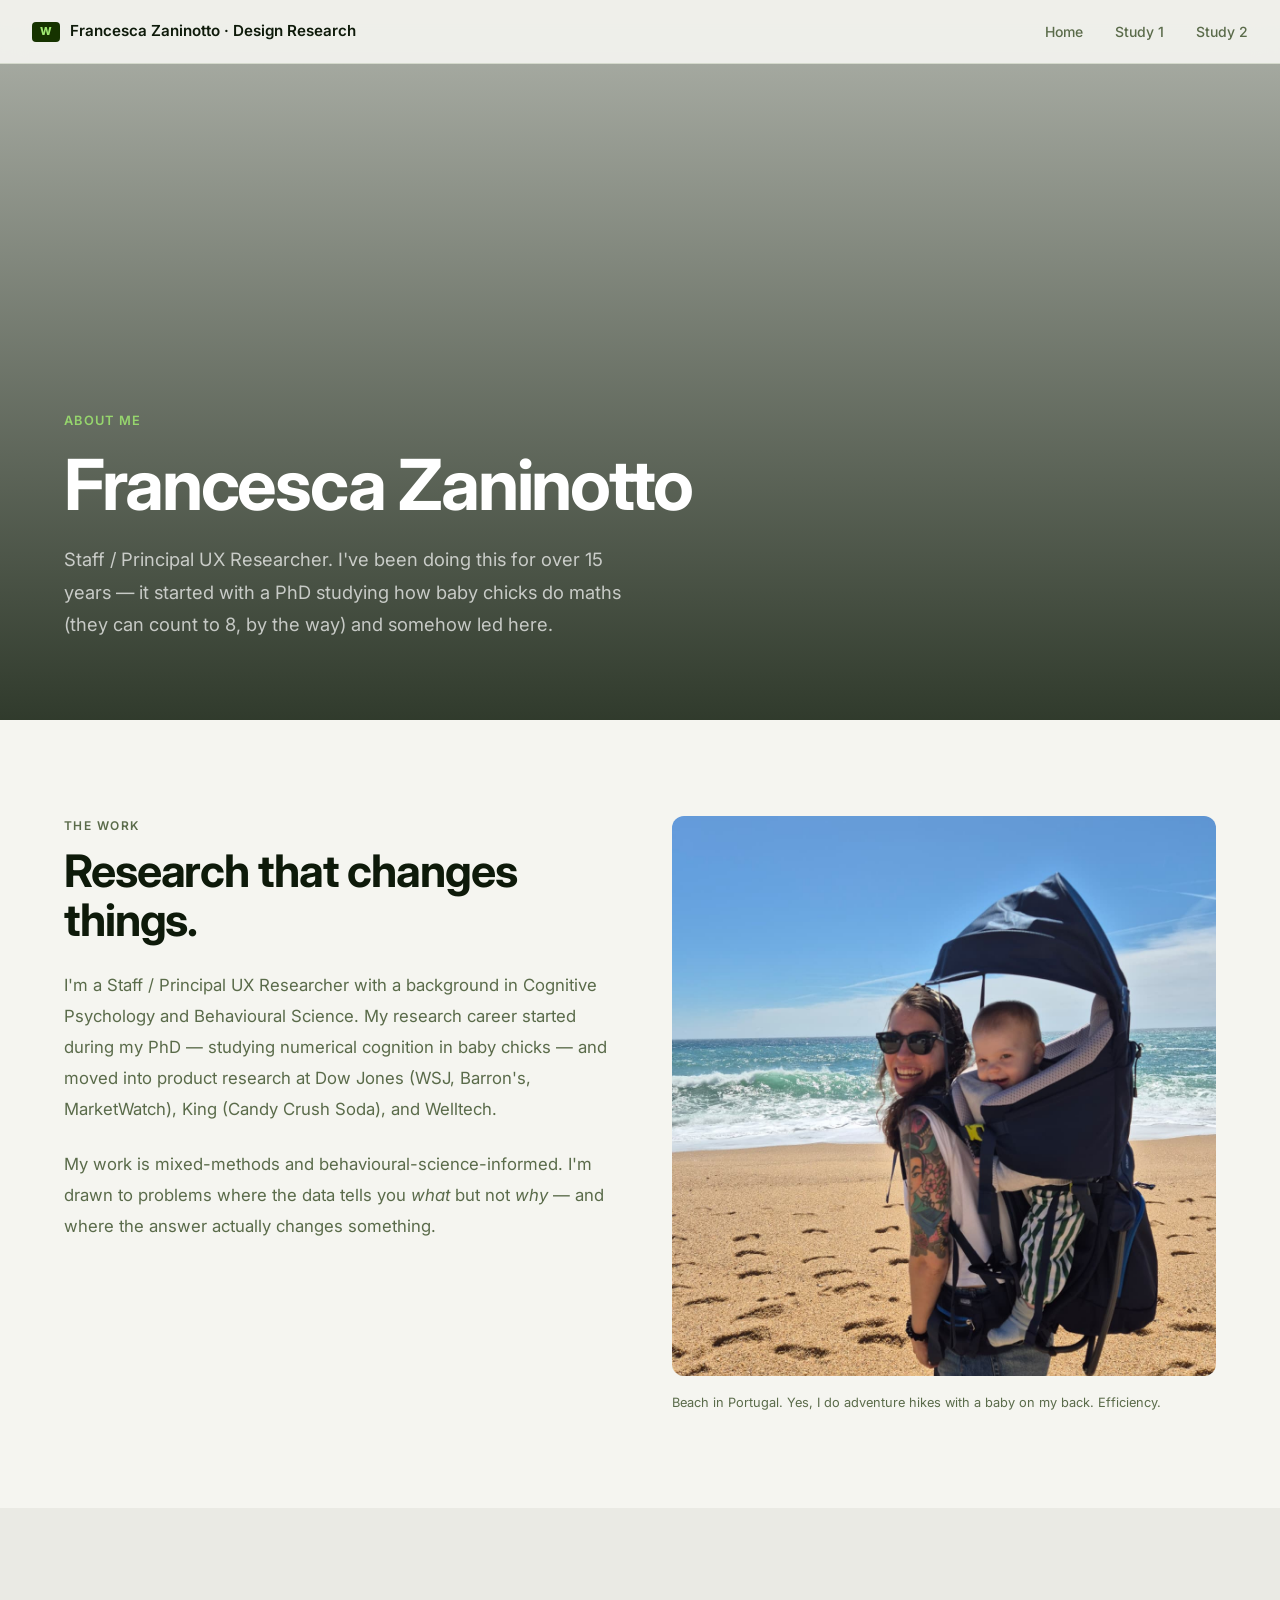
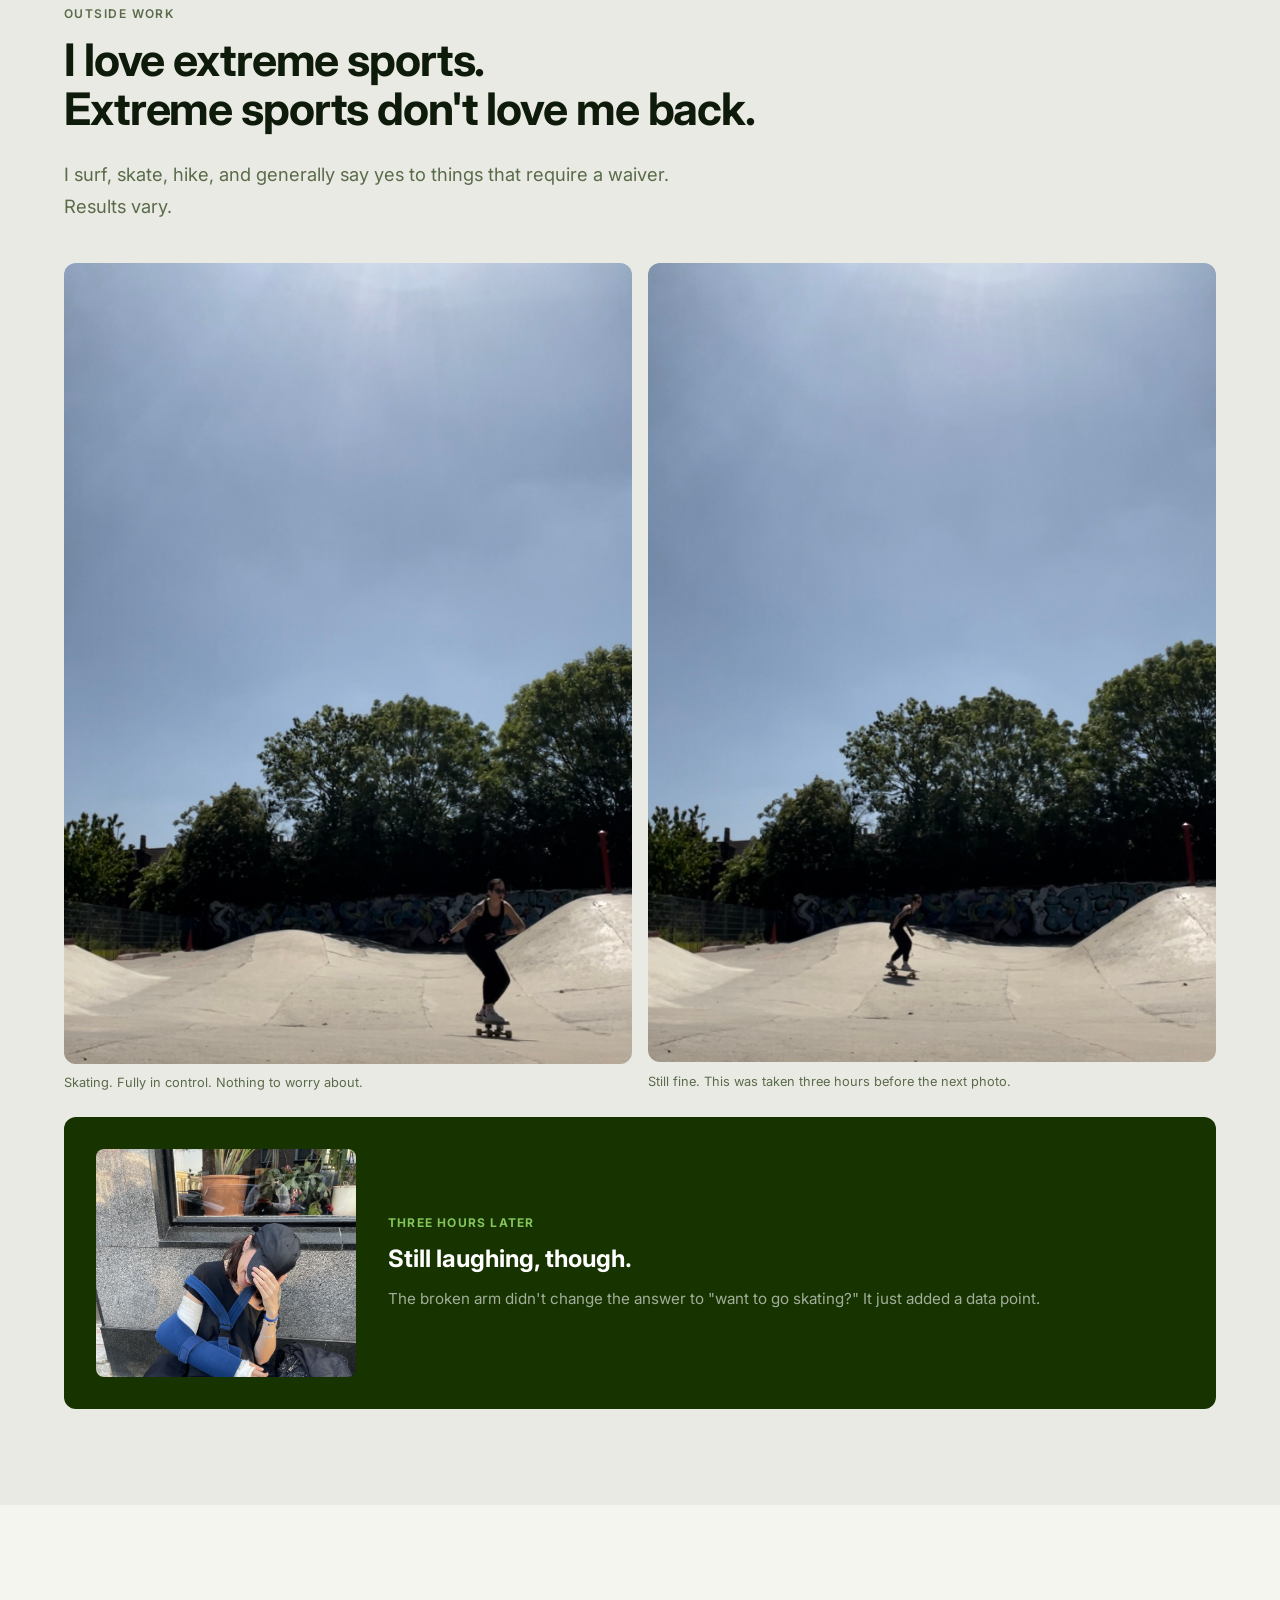
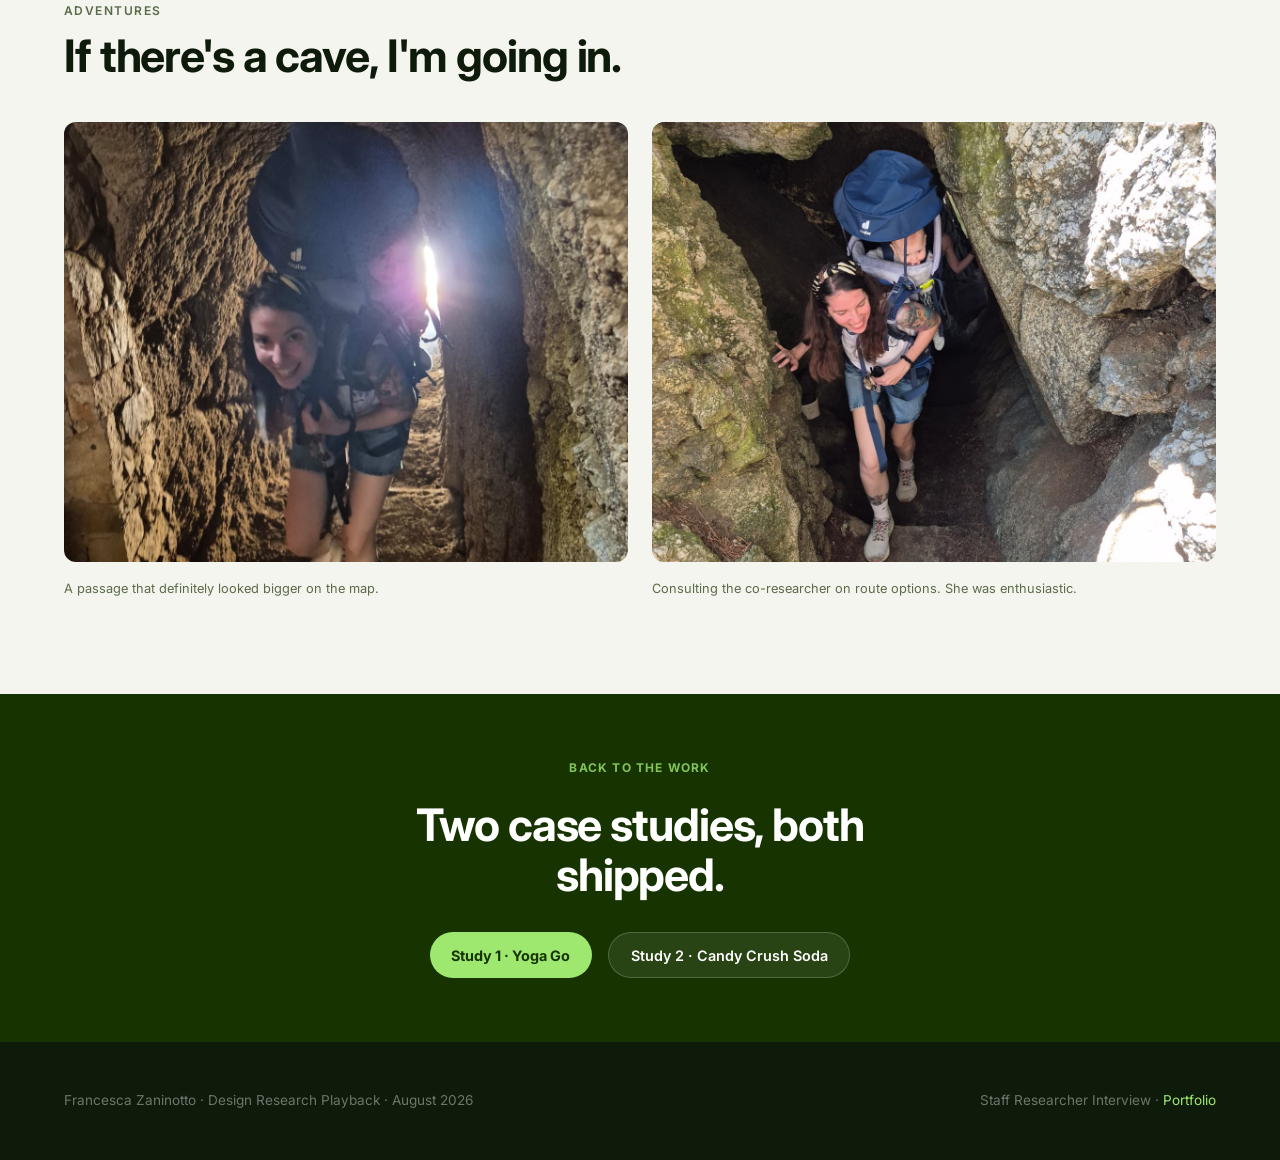
==== commit f6c15882: "Update years of experience to 15, add baby chicks origin story Co-Authored-By: Claude Sonnet 4.6 <no" ====
--- a/about.html
+++ b/about.html
@@ -65,7 +65,7 @@
 <header class="about-hero">
   <p style="color:rgba(159,232,112,0.85); font-size:0.8rem; font-weight:600; letter-spacing:0.1em; text-transform:uppercase; margin-bottom:1rem;">About me</p>
   <h1>Francesca Zaninotto</h1>
-  <p class="lead">Staff / Principal UX Researcher. I've been doing this for over 20 years — and I still find it the most interesting job in the room.</p>
+  <p class="lead">Staff / Principal UX Researcher. I've been doing this for over 15 years — it started with a PhD studying how baby chicks do maths (they can count to 8, by the way) and somehow led here.</p>
 </header>
 
 <!-- BIO -->
@@ -75,7 +75,7 @@
       <div>
         <p class="section-label">The work</p>
         <h2>Research that changes things.</h2>
-        <p style="color:var(--text-muted); line-height:1.85; font-size:1.05rem; margin-bottom:1.5rem;">I'm a Staff / Principal UX Researcher with a background in Cognitive Psychology and Behavioural Science. I've led research programmes at Dow Jones (WSJ, Barron's, MarketWatch), King (Candy Crush Soda), and Welltech — across subscription products, gaming, and consumer behaviour.</p>
+        <p style="color:var(--text-muted); line-height:1.85; font-size:1.05rem; margin-bottom:1.5rem;">I'm a Staff / Principal UX Researcher with a background in Cognitive Psychology and Behavioural Science. My research career started during my PhD — studying numerical cognition in baby chicks — and moved into product research at Dow Jones (WSJ, Barron's, MarketWatch), King (Candy Crush Soda), and Welltech.</p>
         <p style="color:var(--text-muted); line-height:1.85; font-size:1.05rem;">My work is mixed-methods and behavioural-science-informed. I'm drawn to problems where the data tells you <em>what</em> but not <em>why</em> — and where the answer actually changes something.</p>
       </div>
       <div>
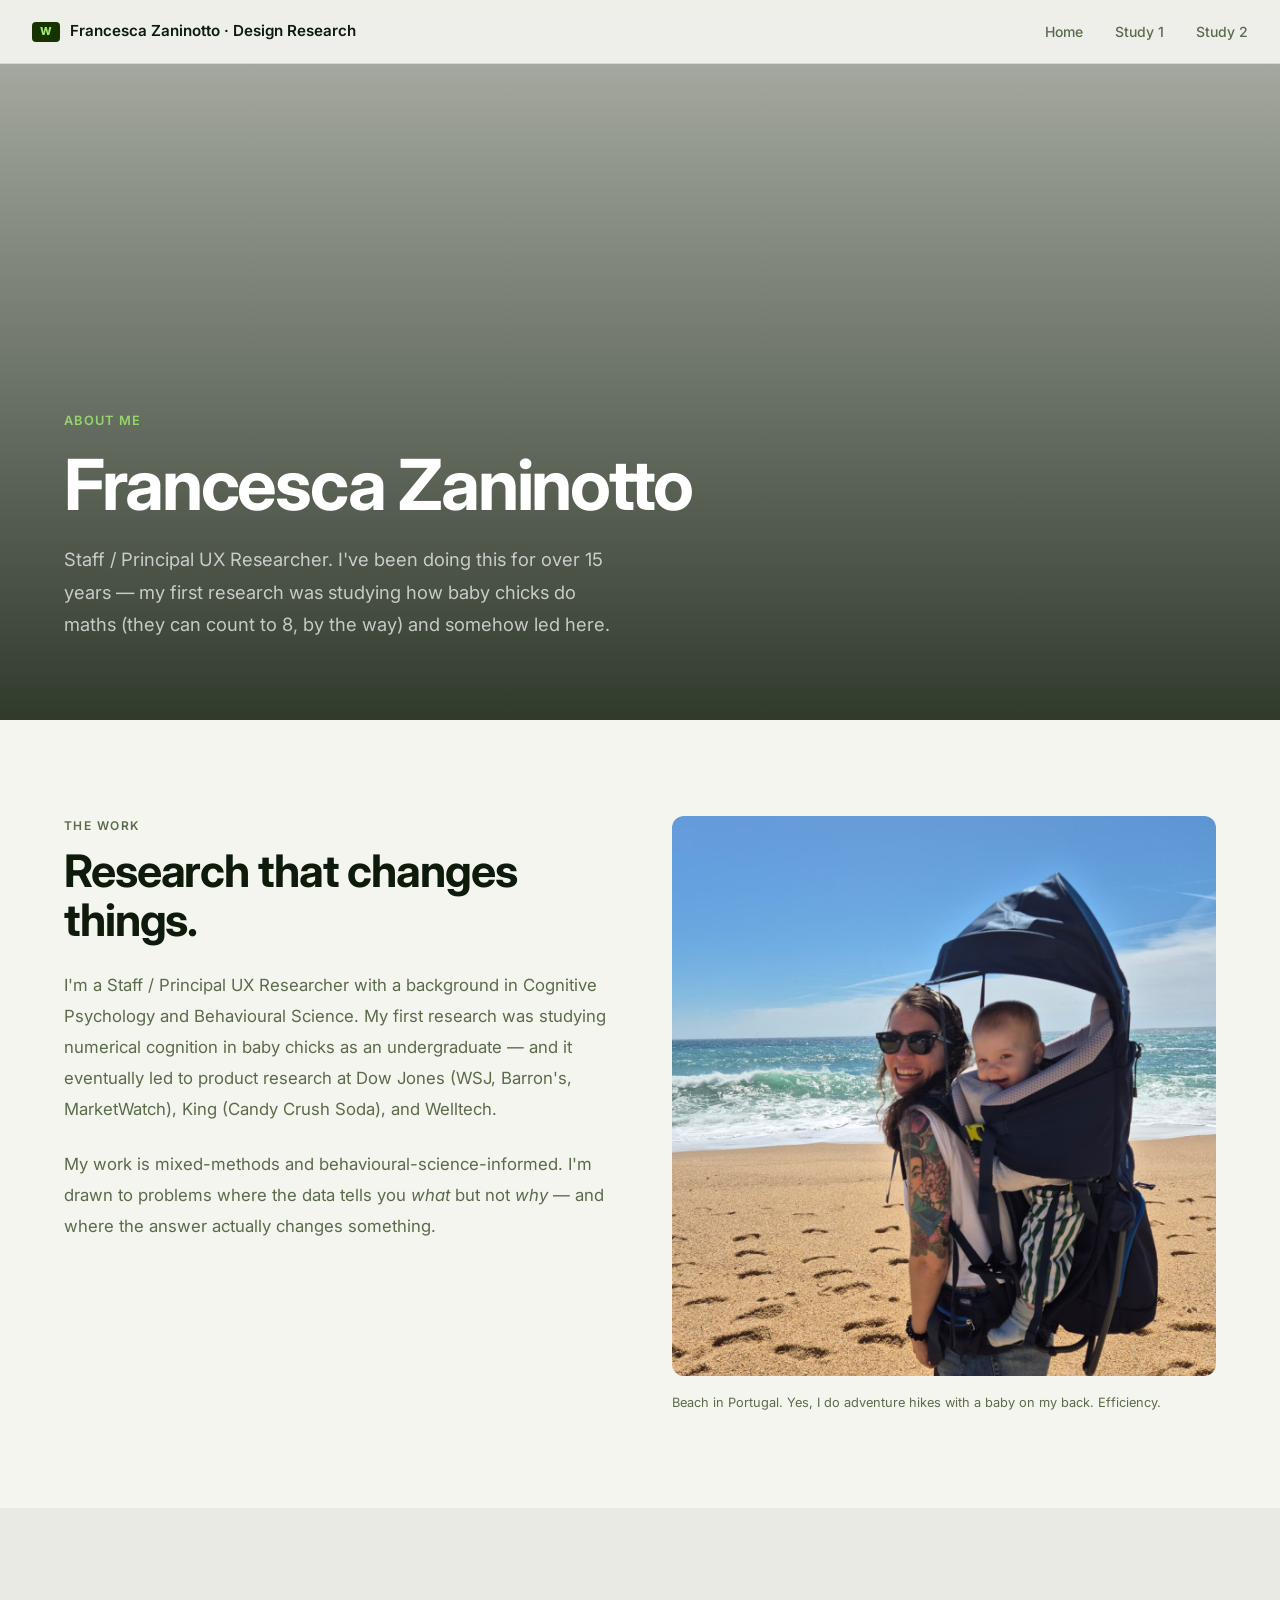
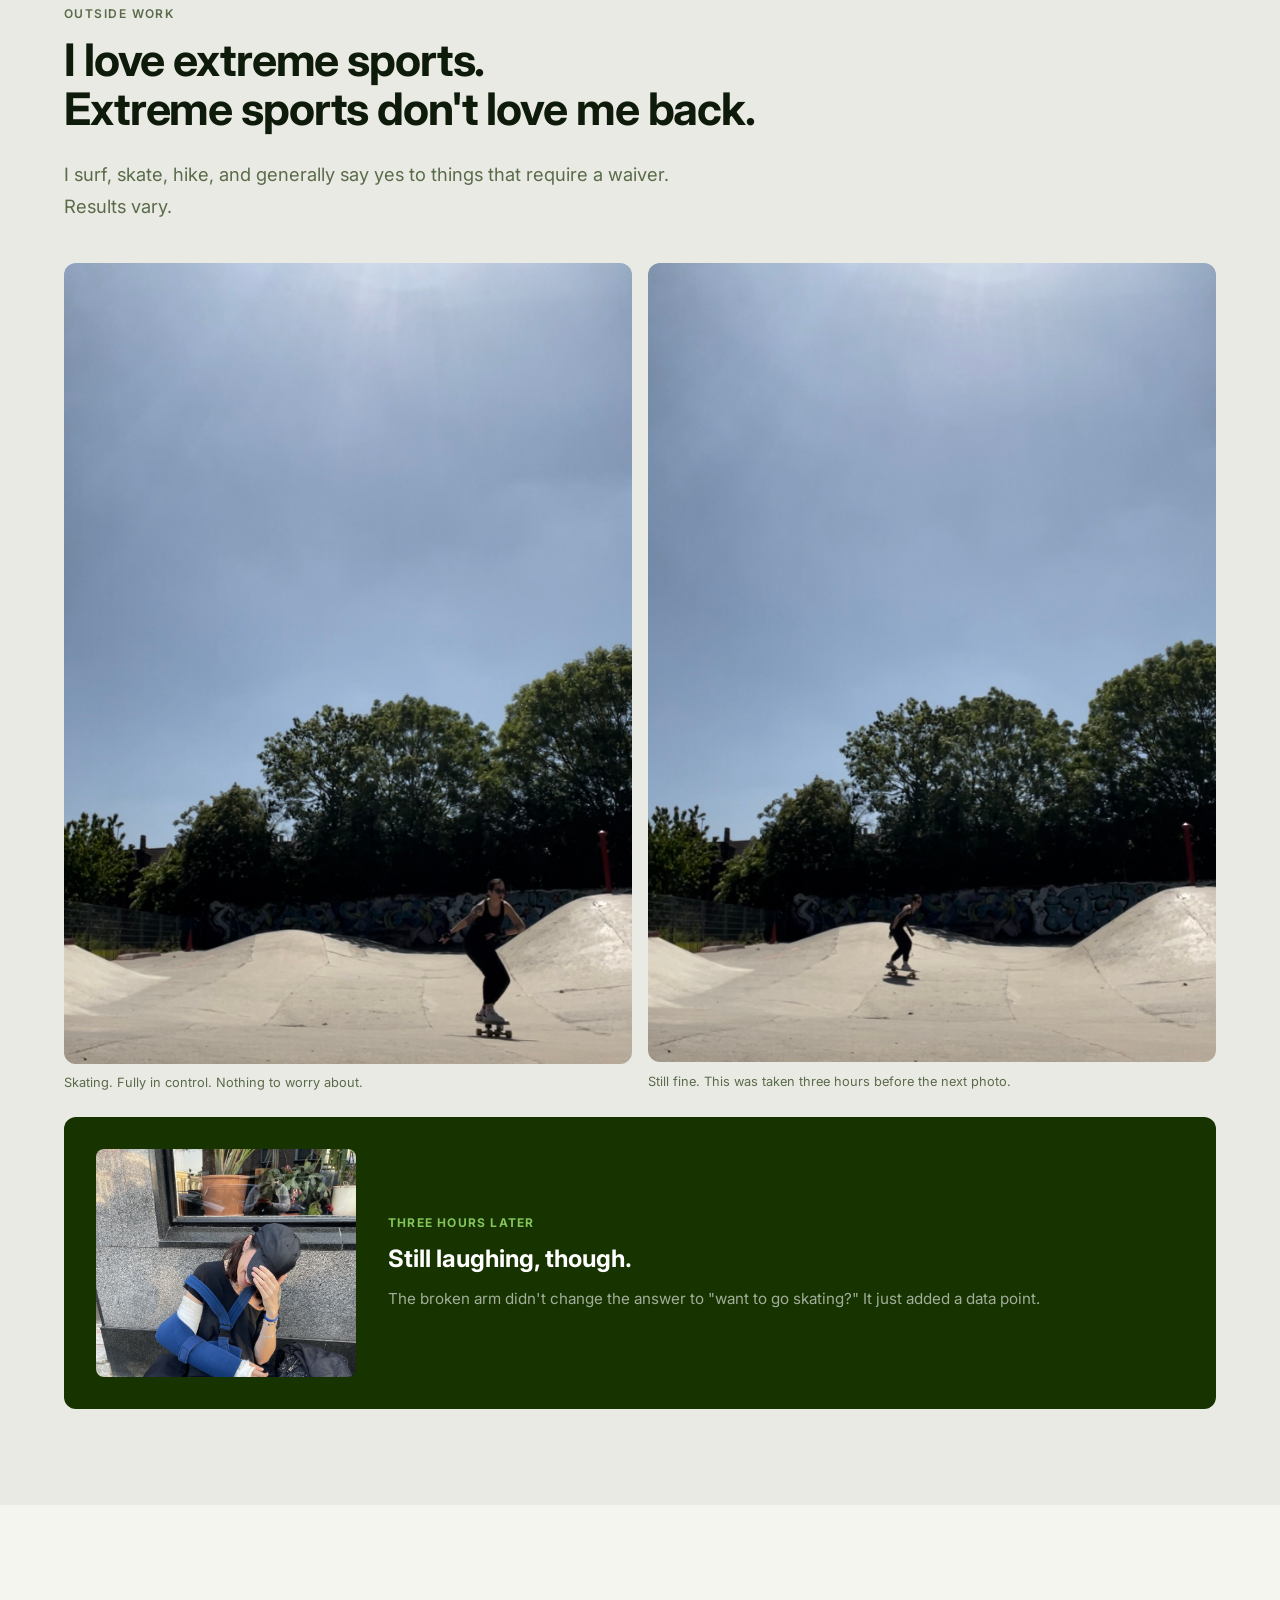
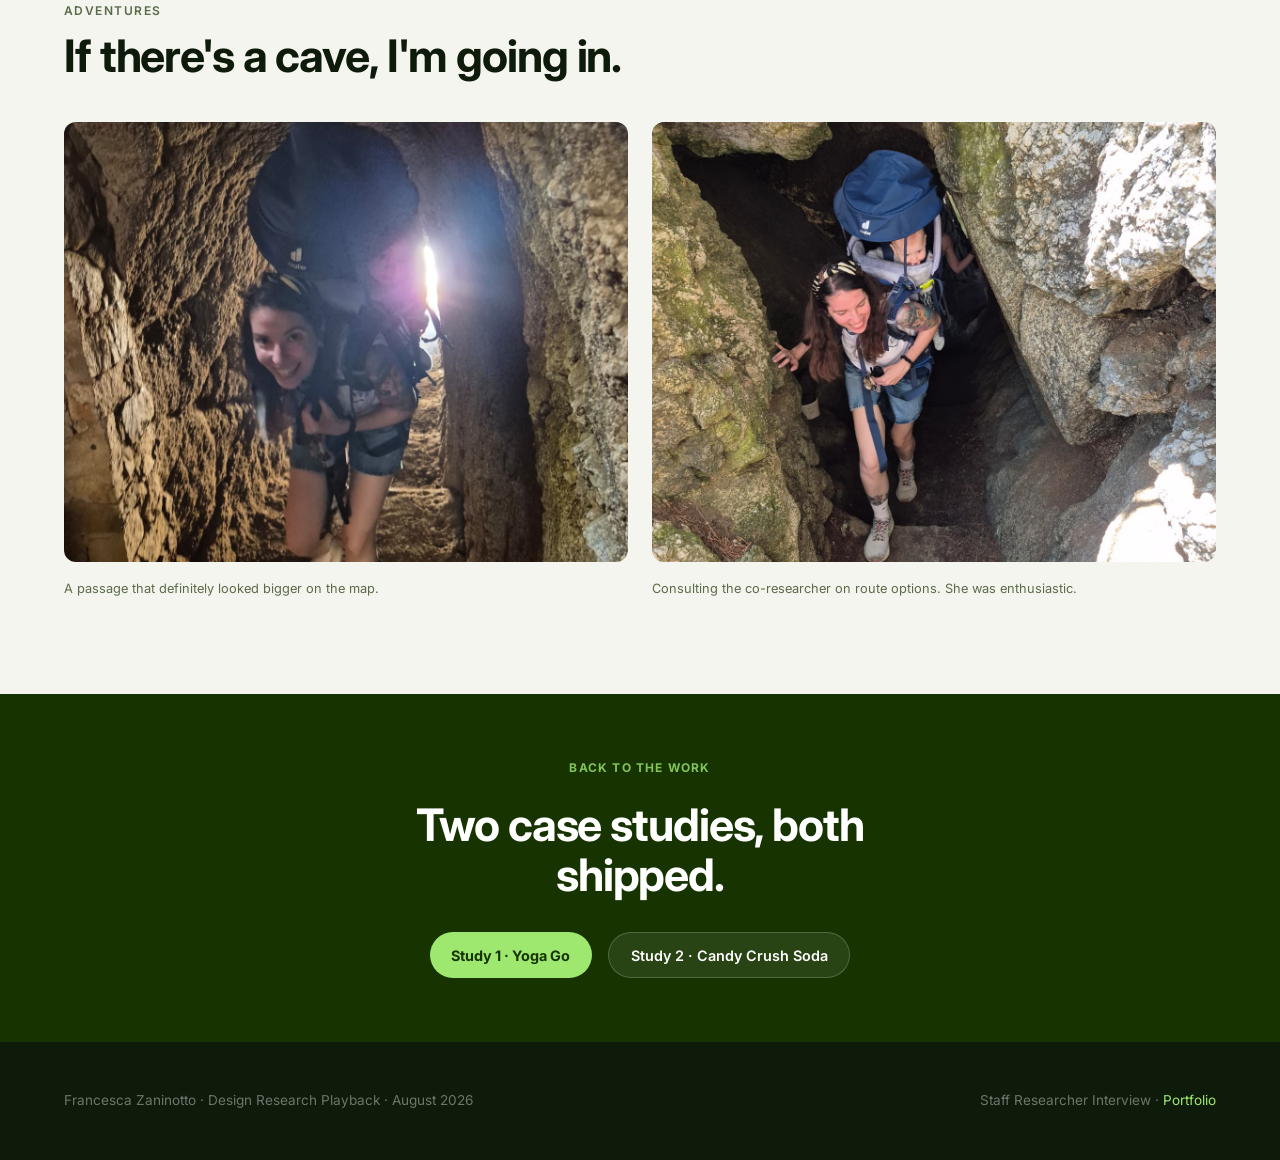
==== commit b5a03f7b: "Fix baby chicks context: undergraduate not PhD, swap hero surf photo Co-Authored-By: Claude Sonnet 4" ====
--- a/about.html
+++ b/about.html
@@ -11,7 +11,7 @@
     .about-hero {
       min-height: 80vh;
       background: linear-gradient(to bottom, rgba(14,26,10,0.3) 0%, rgba(14,26,10,0.85) 100%),
-                  url(images/me_surf_2.jpg) center 35% / cover no-repeat;
+                  url(images/me_surf_1.jpg) center 35% / cover no-repeat;
       display: flex; flex-direction: column; justify-content: flex-end;
       padding: 0 4rem 5rem;
     }
@@ -65,7 +65,7 @@
 <header class="about-hero">
   <p style="color:rgba(159,232,112,0.85); font-size:0.8rem; font-weight:600; letter-spacing:0.1em; text-transform:uppercase; margin-bottom:1rem;">About me</p>
   <h1>Francesca Zaninotto</h1>
-  <p class="lead">Staff / Principal UX Researcher. I've been doing this for over 15 years — it started with a PhD studying how baby chicks do maths (they can count to 8, by the way) and somehow led here.</p>
+  <p class="lead">Staff / Principal UX Researcher. I've been doing this for over 15 years — my first research was studying how baby chicks do maths (they can count to 8, by the way) and somehow led here.</p>
 </header>
 
 <!-- BIO -->
@@ -75,7 +75,7 @@
       <div>
         <p class="section-label">The work</p>
         <h2>Research that changes things.</h2>
-        <p style="color:var(--text-muted); line-height:1.85; font-size:1.05rem; margin-bottom:1.5rem;">I'm a Staff / Principal UX Researcher with a background in Cognitive Psychology and Behavioural Science. My research career started during my PhD — studying numerical cognition in baby chicks — and moved into product research at Dow Jones (WSJ, Barron's, MarketWatch), King (Candy Crush Soda), and Welltech.</p>
+        <p style="color:var(--text-muted); line-height:1.85; font-size:1.05rem; margin-bottom:1.5rem;">I'm a Staff / Principal UX Researcher with a background in Cognitive Psychology and Behavioural Science. My first research was studying numerical cognition in baby chicks as an undergraduate — and it eventually led to product research at Dow Jones (WSJ, Barron's, MarketWatch), King (Candy Crush Soda), and Welltech.</p>
         <p style="color:var(--text-muted); line-height:1.85; font-size:1.05rem;">My work is mixed-methods and behavioural-science-informed. I'm drawn to problems where the data tells you <em>what</em> but not <em>why</em> — and where the answer actually changes something.</p>
       </div>
       <div>
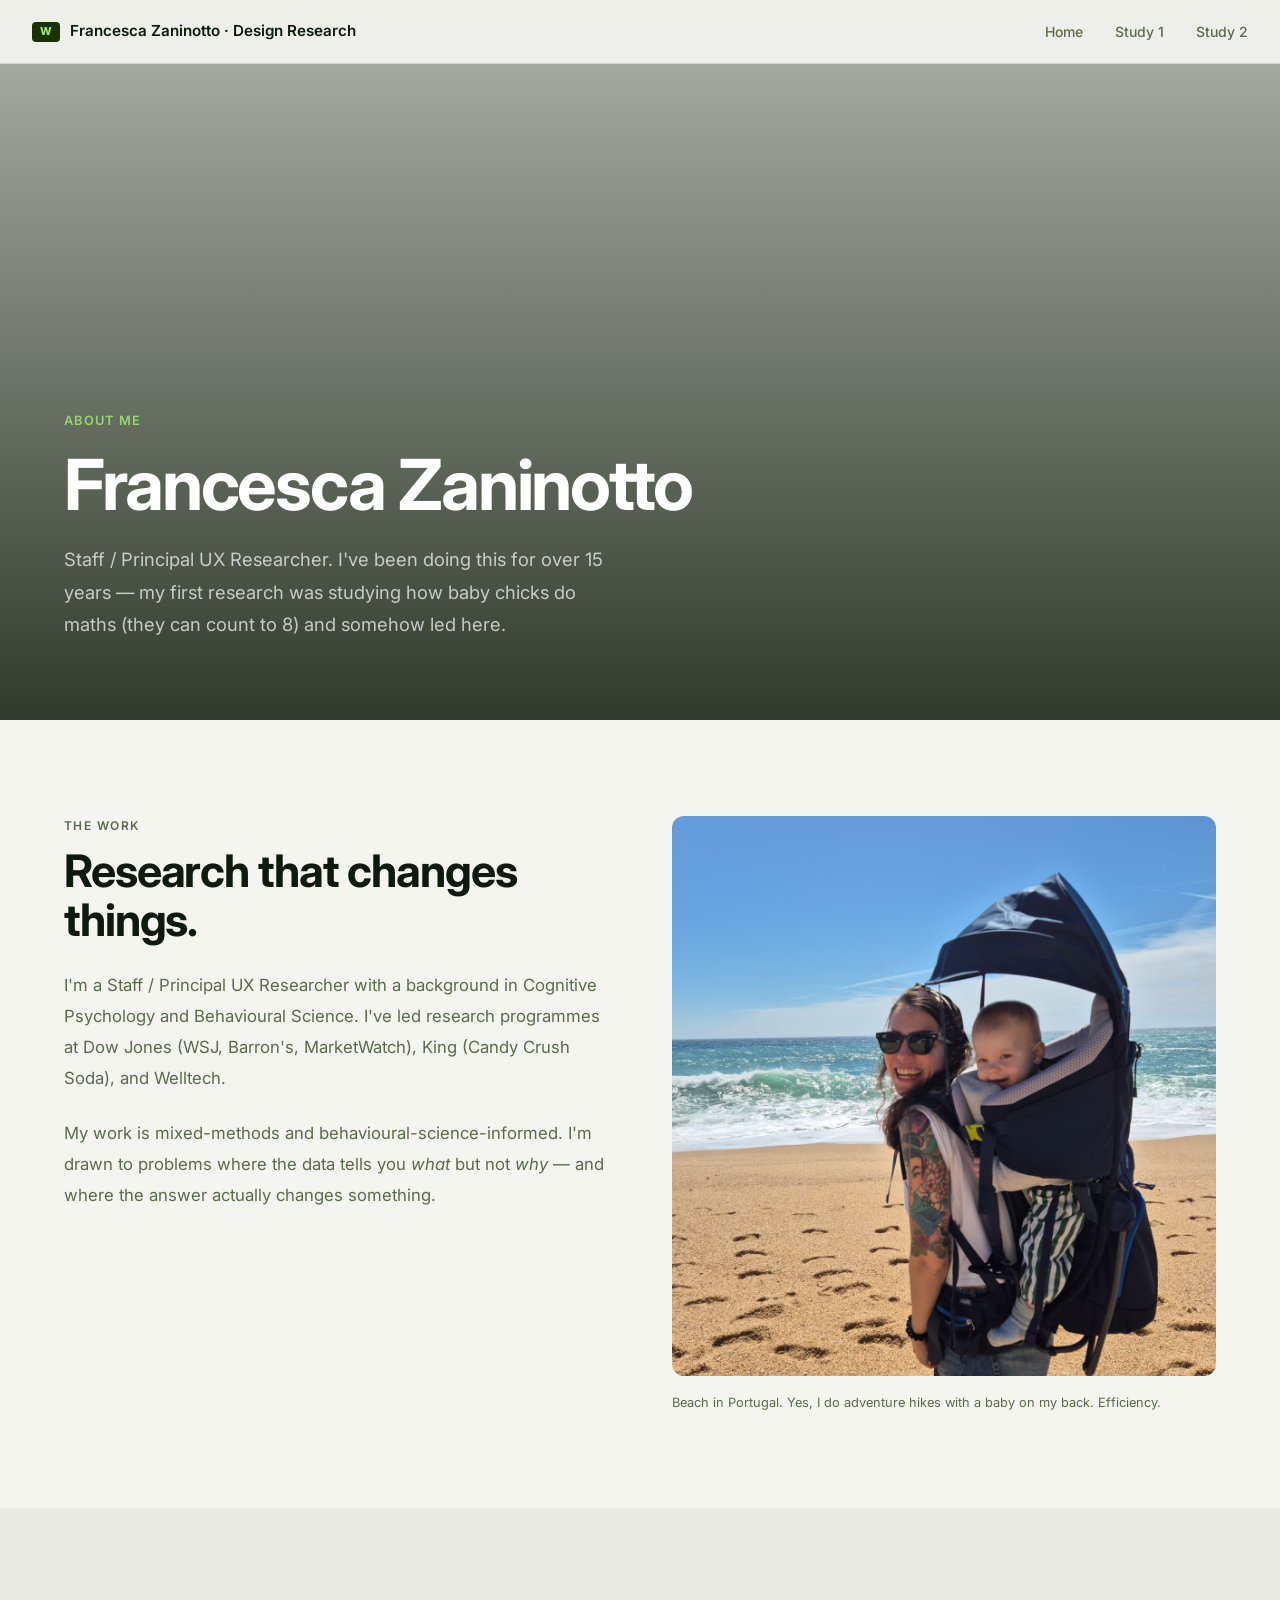
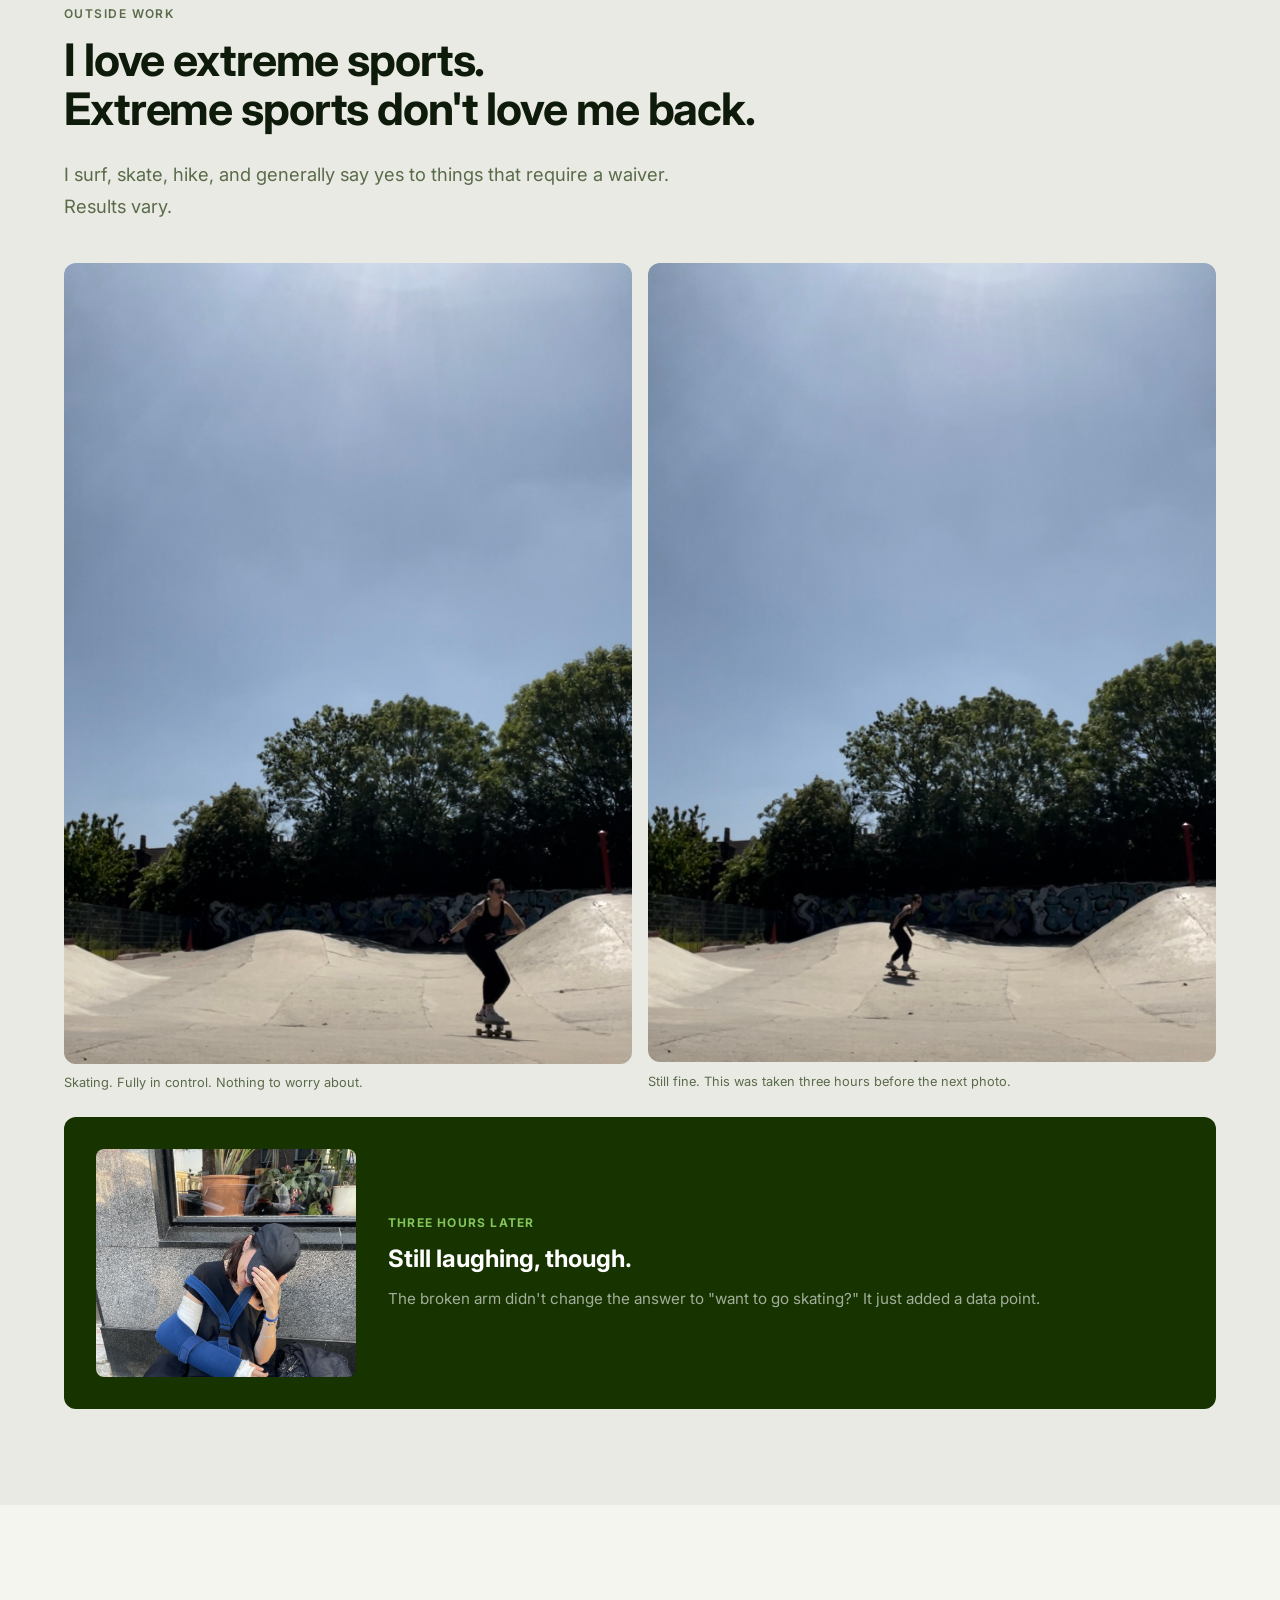
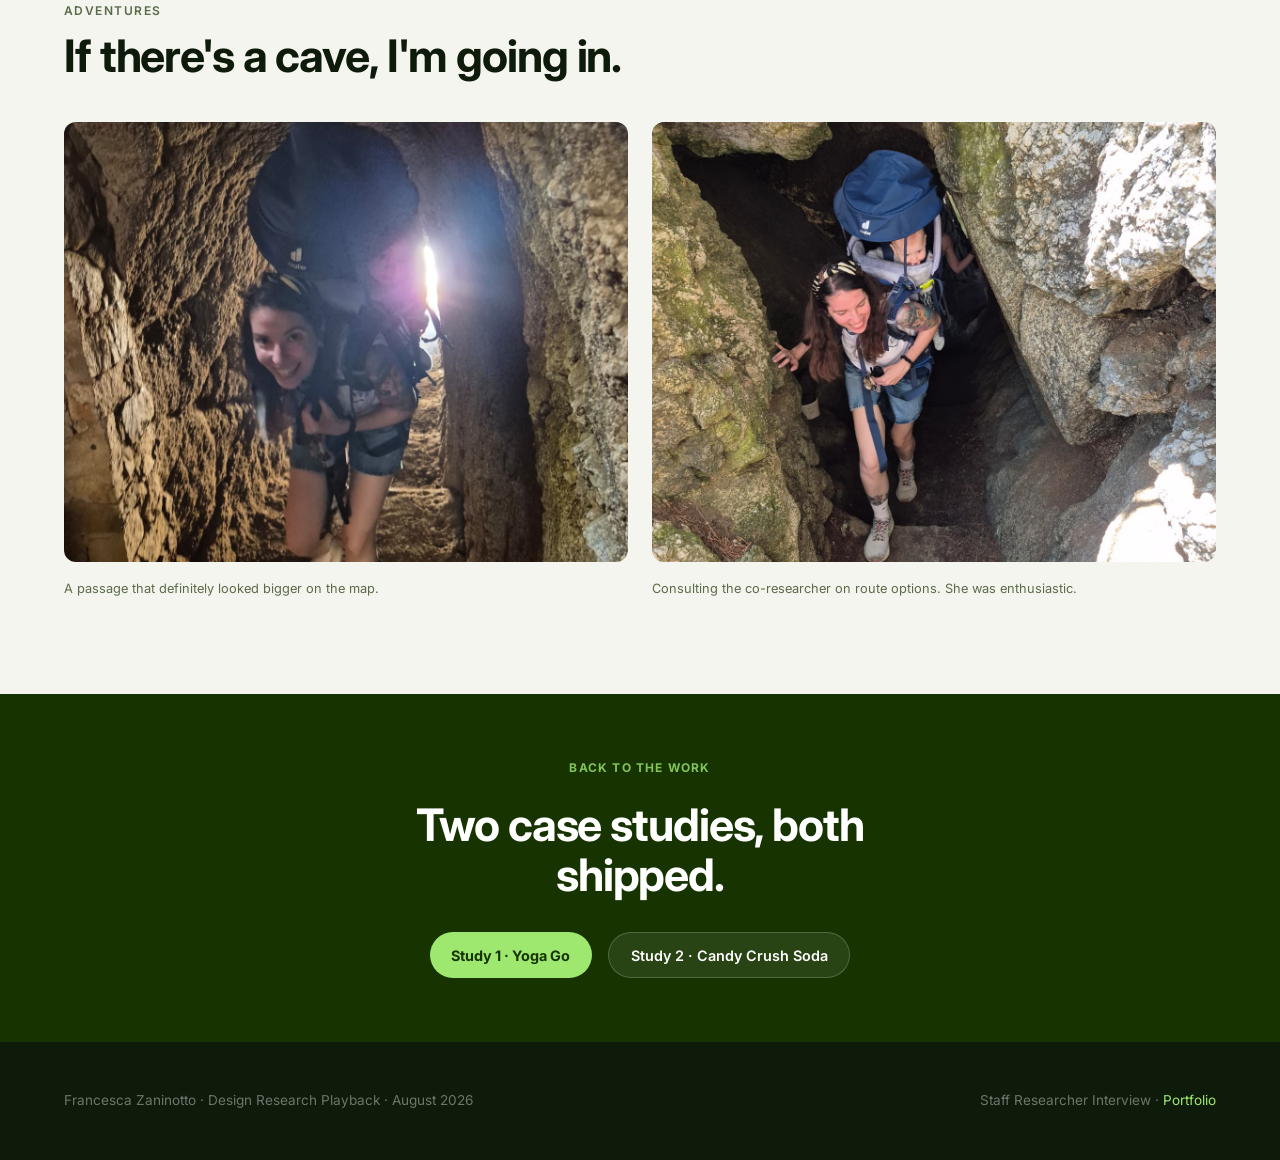
==== commit db9bab87: "Remove duplicate baby chicks mention, undergraduate reference, and 'by the way' Co-Authored-By: Clau" ====
--- a/about.html
+++ b/about.html
@@ -65,7 +65,7 @@
 <header class="about-hero">
   <p style="color:rgba(159,232,112,0.85); font-size:0.8rem; font-weight:600; letter-spacing:0.1em; text-transform:uppercase; margin-bottom:1rem;">About me</p>
   <h1>Francesca Zaninotto</h1>
-  <p class="lead">Staff / Principal UX Researcher. I've been doing this for over 15 years — my first research was studying how baby chicks do maths (they can count to 8, by the way) and somehow led here.</p>
+  <p class="lead">Staff / Principal UX Researcher. I've been doing this for over 15 years — my first research was studying how baby chicks do maths (they can count to 8) and somehow led here.</p>
 </header>
 
 <!-- BIO -->
@@ -75,7 +75,7 @@
       <div>
         <p class="section-label">The work</p>
         <h2>Research that changes things.</h2>
-        <p style="color:var(--text-muted); line-height:1.85; font-size:1.05rem; margin-bottom:1.5rem;">I'm a Staff / Principal UX Researcher with a background in Cognitive Psychology and Behavioural Science. My first research was studying numerical cognition in baby chicks as an undergraduate — and it eventually led to product research at Dow Jones (WSJ, Barron's, MarketWatch), King (Candy Crush Soda), and Welltech.</p>
+        <p style="color:var(--text-muted); line-height:1.85; font-size:1.05rem; margin-bottom:1.5rem;">I'm a Staff / Principal UX Researcher with a background in Cognitive Psychology and Behavioural Science. I've led research programmes at Dow Jones (WSJ, Barron's, MarketWatch), King (Candy Crush Soda), and Welltech.</p>
         <p style="color:var(--text-muted); line-height:1.85; font-size:1.05rem;">My work is mixed-methods and behavioural-science-informed. I'm drawn to problems where the data tells you <em>what</em> but not <em>why</em> — and where the answer actually changes something.</p>
       </div>
       <div>
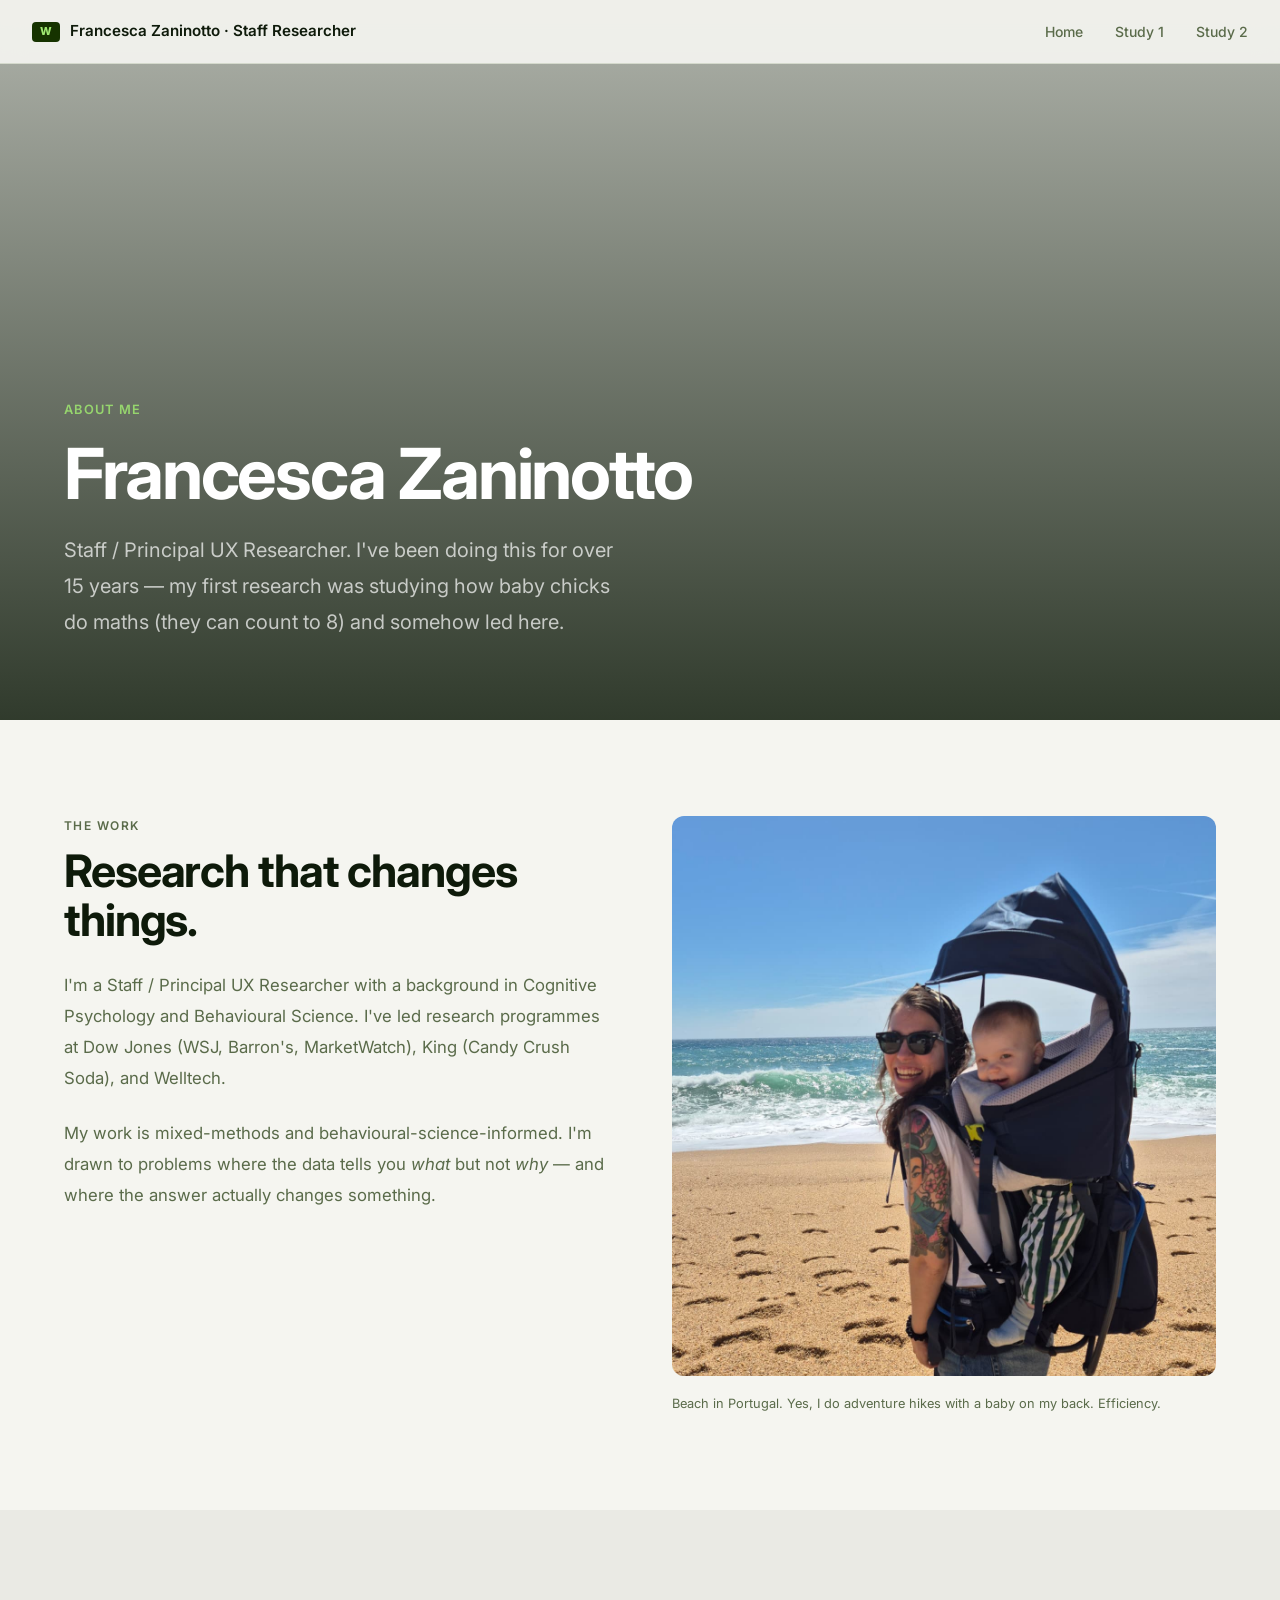
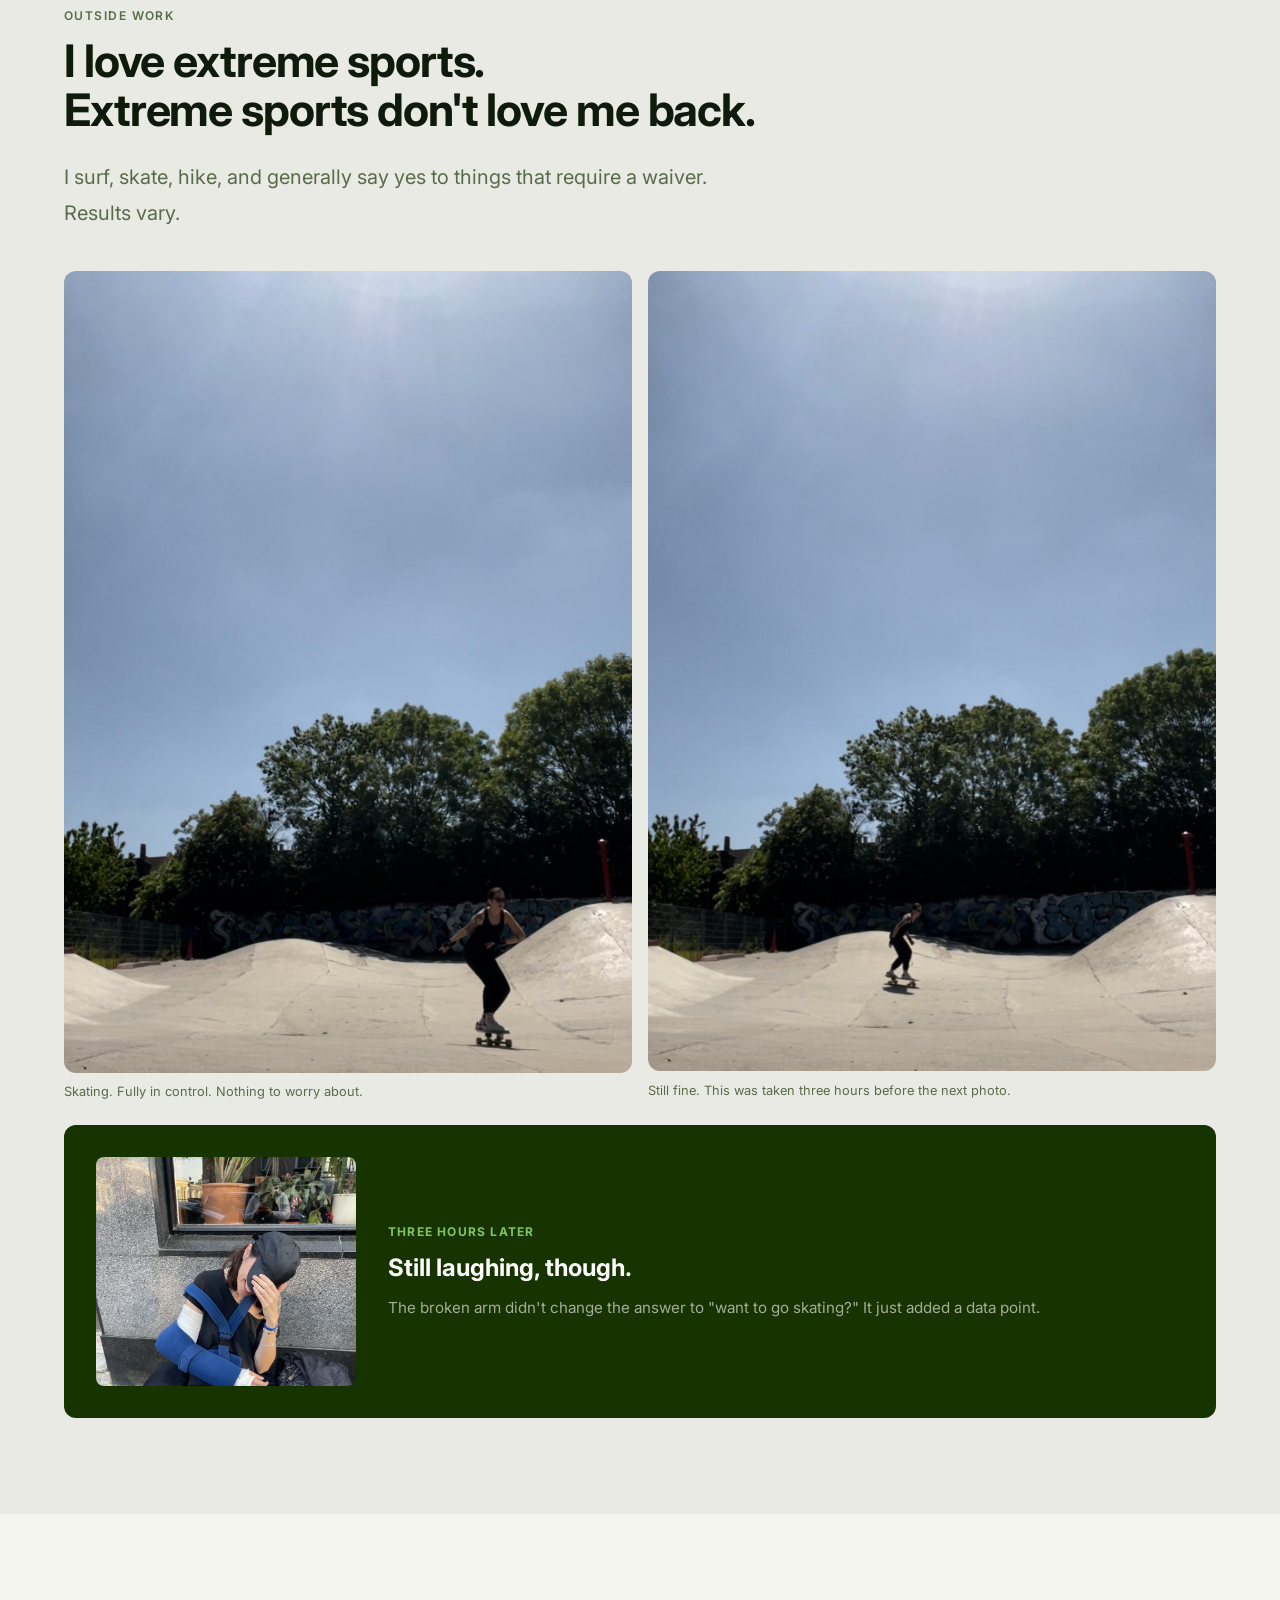
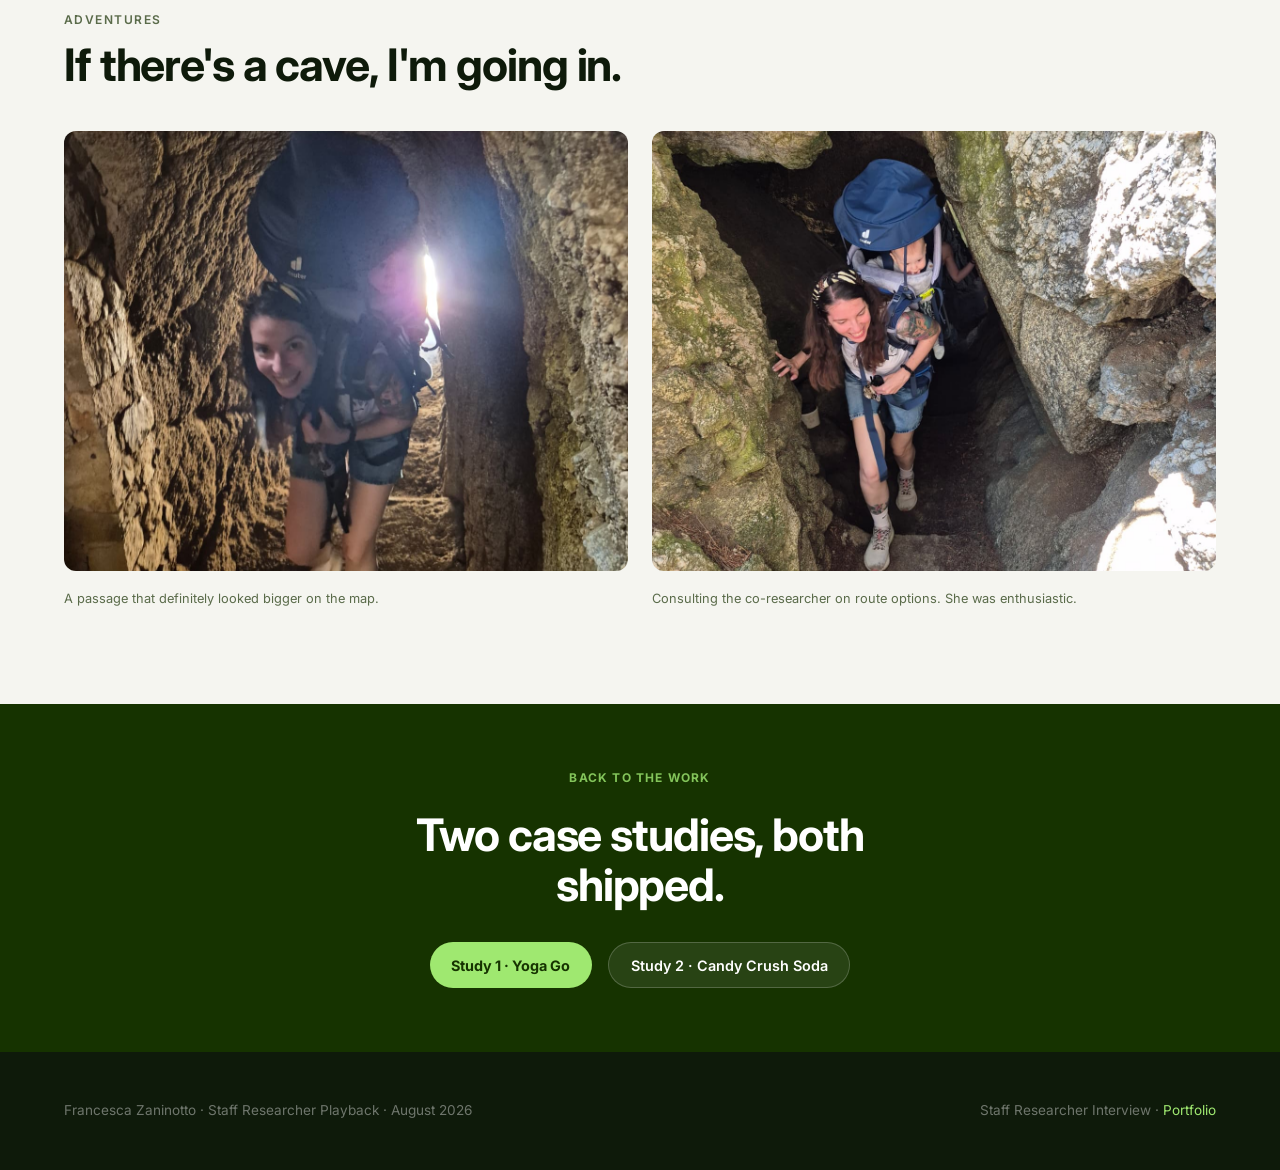
==== commit 9f46085b: "Remove Design Research title, fix segmentation order, reduce text, increase font sizes - Nav/footer:" ====
--- a/about.html
+++ b/about.html
@@ -52,7 +52,7 @@
 <nav>
   <a href="index.html" class="nav-logo">
     <div class="wise-flag"><span>W</span></div>
-    Francesca Zaninotto · Design Research
+    Francesca Zaninotto · Staff Researcher
   </a>
   <ul class="nav-links">
     <li><a href="index.html">Home</a></li>
@@ -146,7 +146,7 @@
 </div>
 
 <footer>
-  <span>Francesca Zaninotto · Design Research Playback · August 2026</span>
+  <span>Francesca Zaninotto · Staff Researcher Playback · August 2026</span>
   <span>Staff Researcher Interview · <a href="https://francesca-zaninotto.netlify.app/" target="_blank">Portfolio</a></span>
 </footer>
 
--- a/styles.css
+++ b/styles.css
@@ -20,7 +20,7 @@
   background: var(--surface);
   color: var(--text);
   line-height: 1.6;
-  font-size: 16px;
+  font-size: 18px;
 }
 
 nav {
@@ -71,8 +71,8 @@
   margin-bottom: 1.5rem;
 }
 .lead {
-  font-size: 1.15rem; color: var(--text-muted);
-  max-width: 640px; line-height: 1.75;
+  font-size: 1.25rem; color: var(--text-muted);
+  max-width: 680px; line-height: 1.8;
 }
 
 .cs-hero {
@@ -132,7 +132,7 @@
   border-left: 3px solid var(--wise-green-dark);
 }
 .quote-card blockquote {
-  font-size: 1rem; line-height: 1.7; color: var(--text);
+  font-size: 1.1rem; line-height: 1.75; color: var(--text);
   font-style: italic; margin-bottom: 1rem;
 }
 .quote-card cite { font-size: 0.8rem; color: var(--text-muted); font-style: normal; }
@@ -153,8 +153,8 @@
   display: flex; align-items: center; justify-content: center;
   font-size: 1.1rem; margin-bottom: 1rem;
 }
-.insight-card h4 { font-size: 1rem; font-weight: 600; margin-bottom: 0.5rem; }
-.insight-card p { font-size: 0.9rem; color: var(--text-muted); line-height: 1.65; }
+.insight-card h4 { font-size: 1.1rem; font-weight: 600; margin-bottom: 0.5rem; }
+.insight-card p { font-size: 1rem; color: var(--text-muted); line-height: 1.7; }
 
 .timeline { margin: 2.5rem 0; }
 .tl-item {
@@ -171,8 +171,8 @@
   background: var(--wise-green-dark);
 }
 .tl-label { font-size: 0.8rem; font-weight: 600; color: var(--text-muted); padding-top: 2px; }
-.tl-content h4 { font-weight: 600; margin-bottom: 0.4rem; }
-.tl-content p { font-size: 0.9rem; color: var(--text-muted); }
+.tl-content h4 { font-weight: 600; font-size: 1.05rem; margin-bottom: 0.4rem; }
+.tl-content p { font-size: 1rem; color: var(--text-muted); }
 
 .impact-list { margin: 2rem 0; }
 .impact-item {
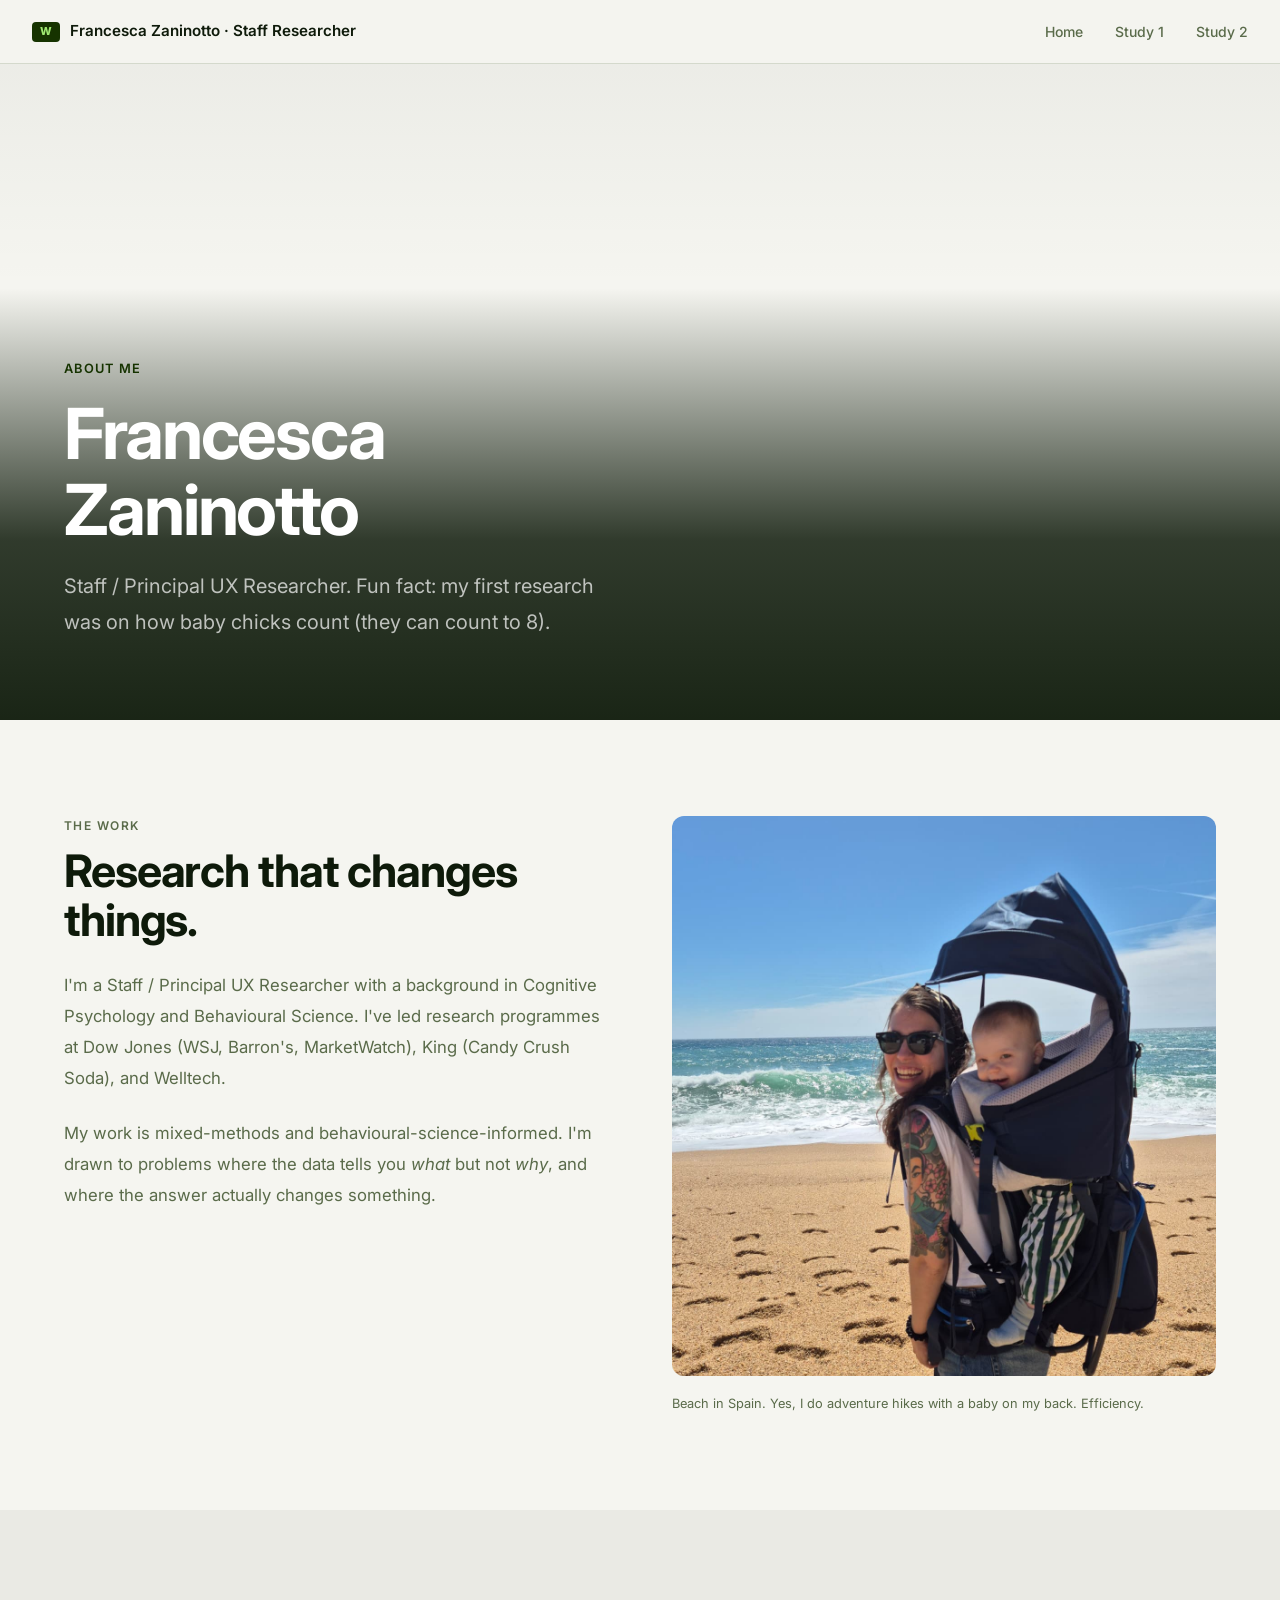
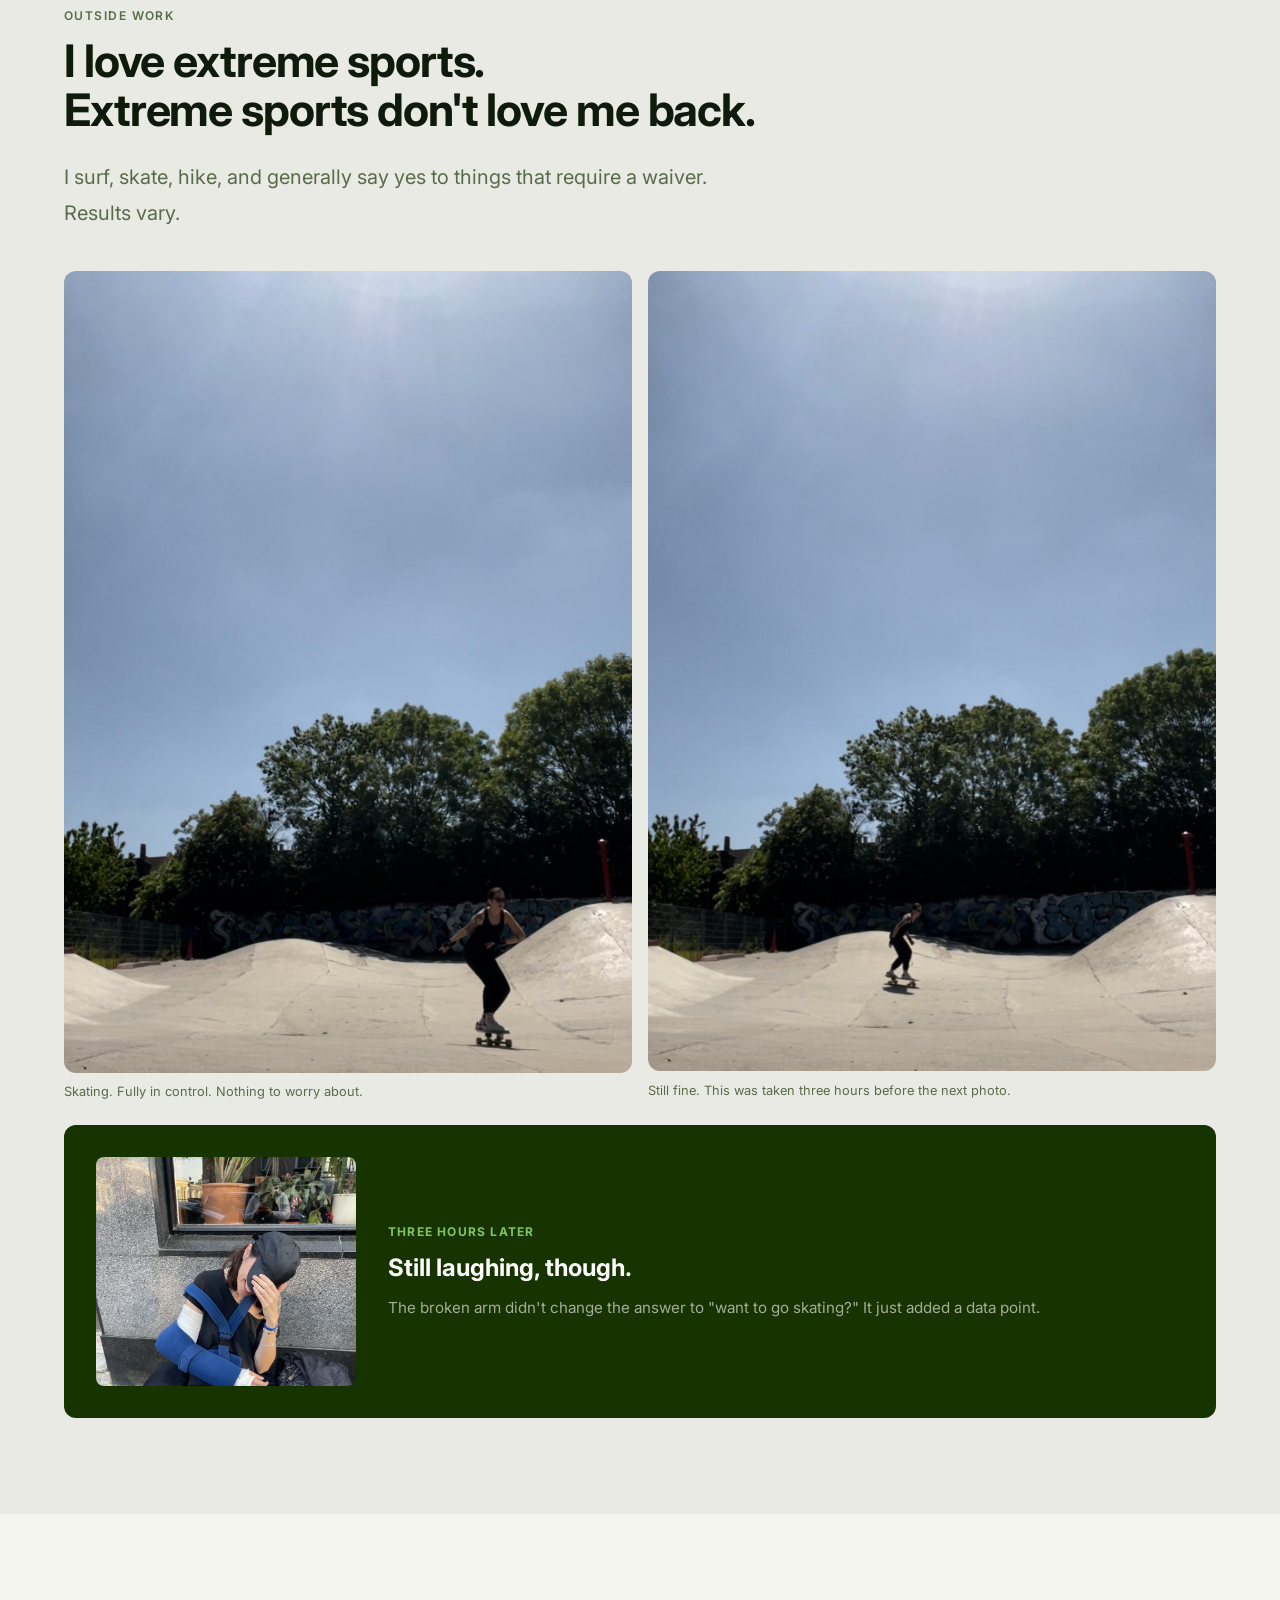
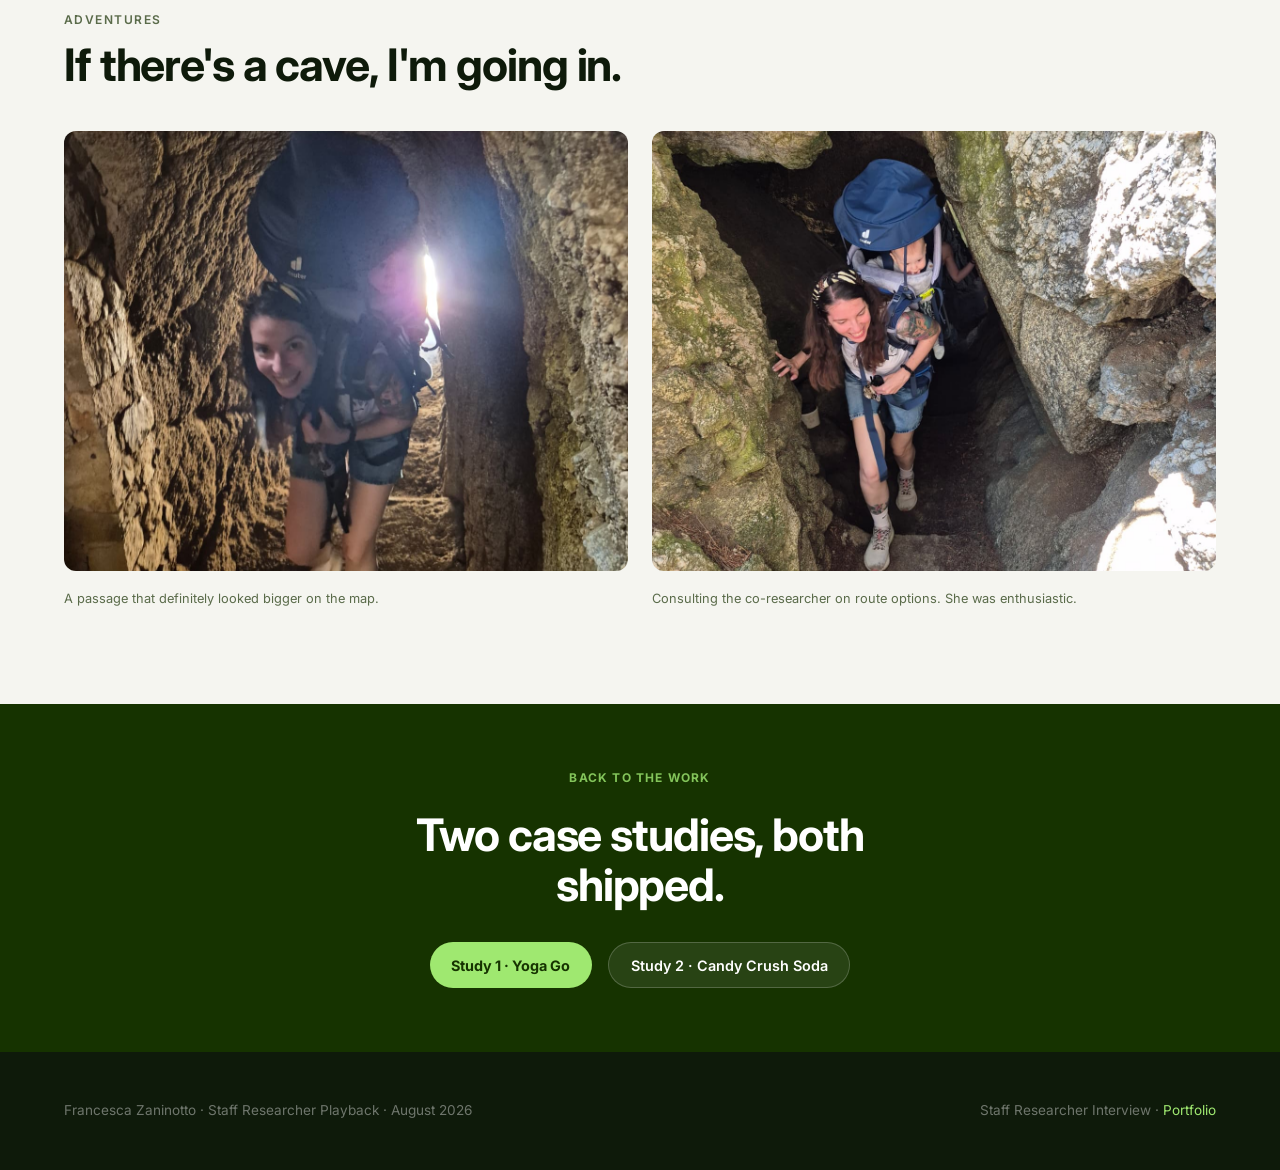
==== commit f92bac1c: "Update all site content for Wise interview playback Co-Authored-By: Claude Sonnet 4.6 <noreply@anthr" ====
--- a/about.html
+++ b/about.html
@@ -10,8 +10,8 @@
   <style>
     .about-hero {
       min-height: 80vh;
-      background: linear-gradient(to bottom, rgba(14,26,10,0.3) 0%, rgba(14,26,10,0.85) 100%),
-                  url(images/me_surf_1.jpg) center 35% / cover no-repeat;
+      background: linear-gradient(to bottom, rgba(14,26,10,0.05) 0%, rgba(14,26,10,0.0) 40%, rgba(14,26,10,0.85) 75%, rgba(14,26,10,0.95) 100%),
+                  url(images/me_surf_1.jpg) center 40% / cover no-repeat;
       display: flex; flex-direction: column; justify-content: flex-end;
       padding: 0 4rem 5rem;
     }
@@ -20,6 +20,9 @@
       font-weight: 700; color: #fff;
       line-height: 1.08; letter-spacing: -0.03em;
       max-width: 720px; margin-bottom: 1.25rem;
+    }
+    .about-hero h1 .surname {
+      display: block;
     }
     .about-hero .lead { color: rgba(255,255,255,0.7); max-width: 560px; }
 
@@ -63,9 +66,9 @@
 
 <!-- HERO -->
 <header class="about-hero">
-  <p style="color:rgba(159,232,112,0.85); font-size:0.8rem; font-weight:600; letter-spacing:0.1em; text-transform:uppercase; margin-bottom:1rem;">About me</p>
-  <h1>Francesca Zaninotto</h1>
-  <p class="lead">Staff / Principal UX Researcher. I've been doing this for over 15 years — my first research was studying how baby chicks do maths (they can count to 8) and somehow led here.</p>
+  <p style="color:#163300; font-size:0.8rem; font-weight:600; letter-spacing:0.1em; text-transform:uppercase; margin-bottom:1rem;">About me</p>
+  <h1>Francesca<span class="surname">Zaninotto</span></h1>
+  <p class="lead">Staff / Principal UX Researcher. Fun fact: my first research was on how baby chicks count (they can count to 8).</p>
 </header>
 
 <!-- BIO -->
@@ -76,11 +79,11 @@
         <p class="section-label">The work</p>
         <h2>Research that changes things.</h2>
         <p style="color:var(--text-muted); line-height:1.85; font-size:1.05rem; margin-bottom:1.5rem;">I'm a Staff / Principal UX Researcher with a background in Cognitive Psychology and Behavioural Science. I've led research programmes at Dow Jones (WSJ, Barron's, MarketWatch), King (Candy Crush Soda), and Welltech.</p>
-        <p style="color:var(--text-muted); line-height:1.85; font-size:1.05rem;">My work is mixed-methods and behavioural-science-informed. I'm drawn to problems where the data tells you <em>what</em> but not <em>why</em> — and where the answer actually changes something.</p>
+        <p style="color:var(--text-muted); line-height:1.85; font-size:1.05rem;">My work is mixed-methods and behavioural-science-informed. I'm drawn to problems where the data tells you <em>what</em> but not <em>why</em>, and where the answer actually changes something.</p>
       </div>
       <div>
         <img src="images/me_beach_baby.jpg" alt="Francesca at the beach in Portugal with baby Carlotta in a carrier on her back" style="width:100%; border-radius:var(--radius); object-fit:cover; max-height:560px;" />
-        <p class="photo-caption">Beach in Portugal. Yes, I do adventure hikes with a baby on my back. Efficiency.</p>
+        <p class="photo-caption">Beach in Spain. Yes, I do adventure hikes with a baby on my back. Efficiency.</p>
       </div>
     </div>
   </div>
